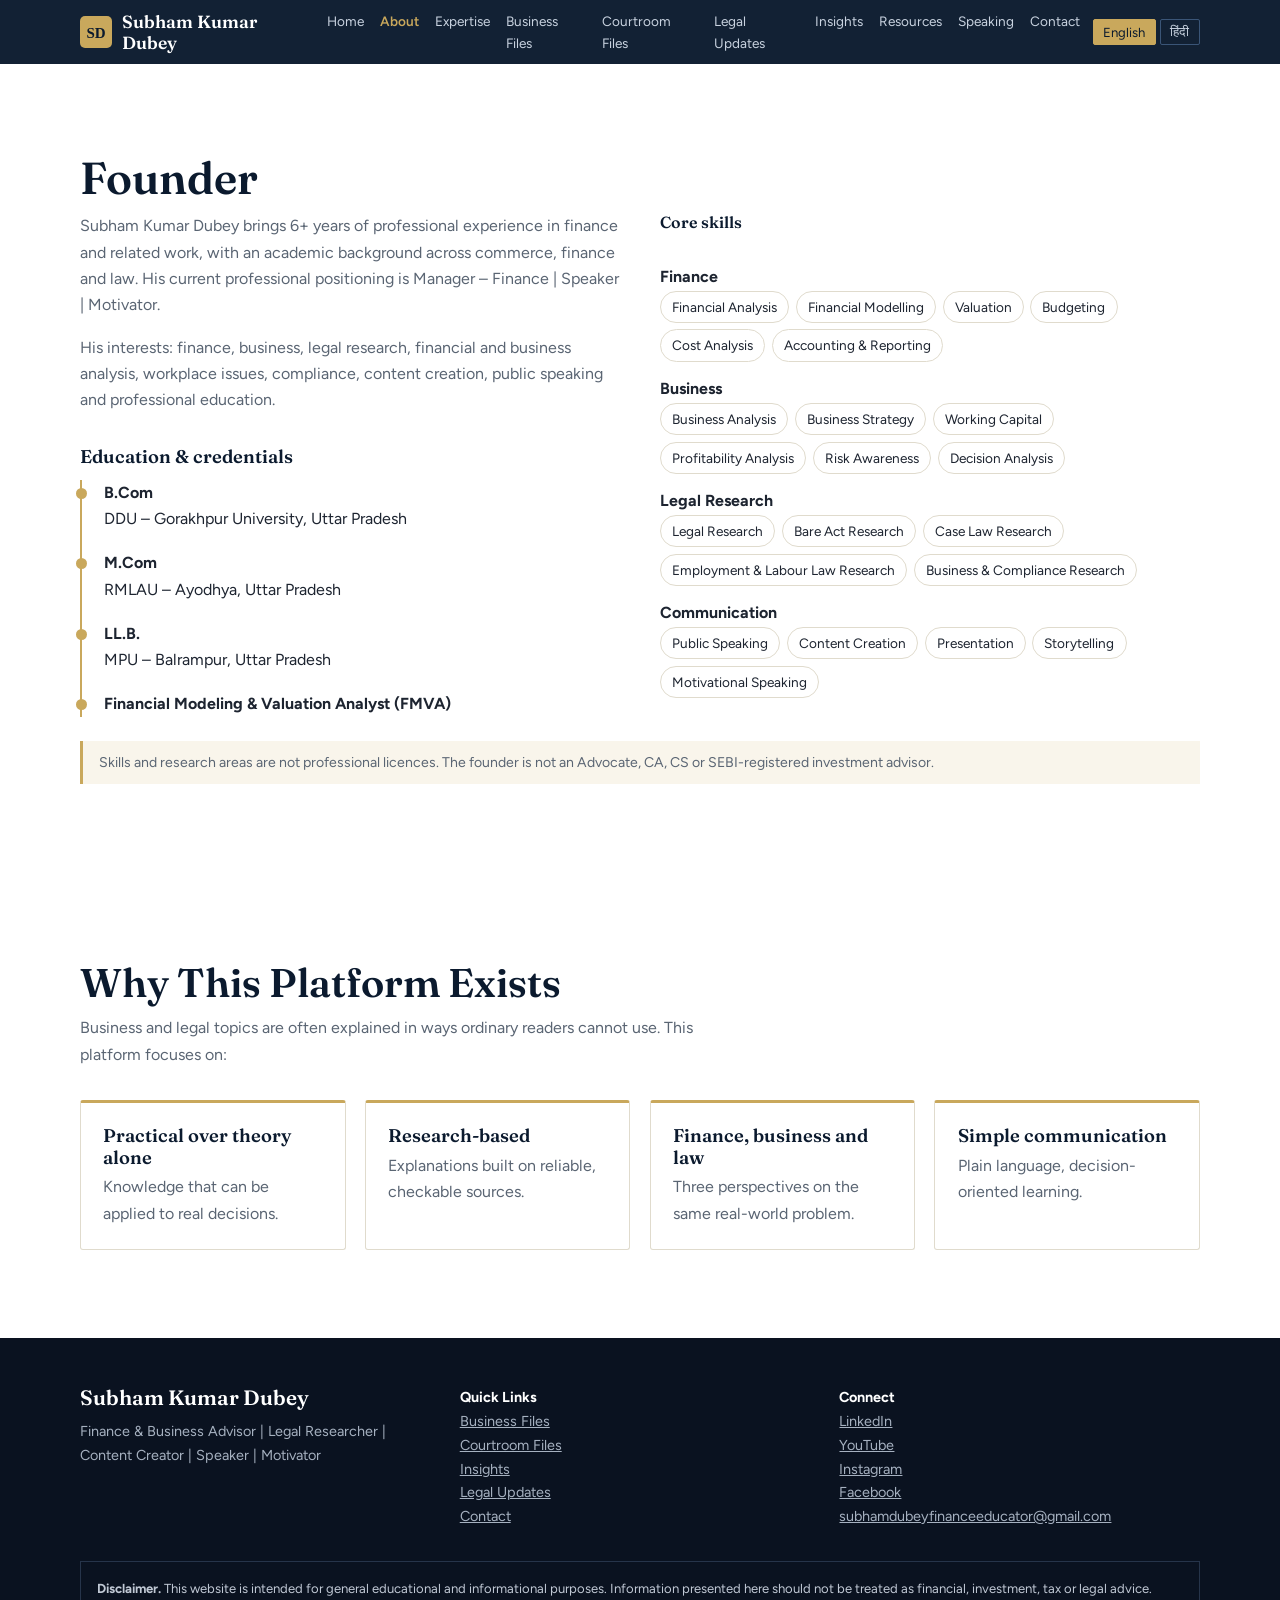
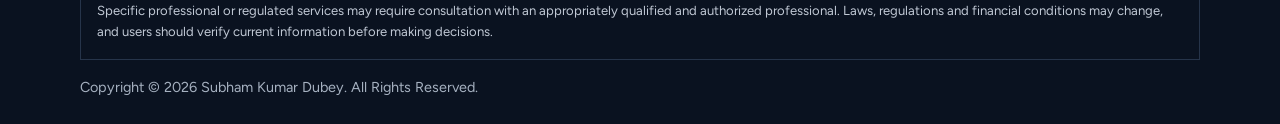
==== about.html @ bd52af3c "Add files via upload" ====
<!DOCTYPE html>
<html lang="en"><head><meta charset="utf-8"><meta name="viewport" content="width=device-width, initial-scale=1">
<title>About | Subham Kumar Dubey</title><meta name="description" content="Founder profile, education, credentials and core skills of Subham Kumar Dubey, and why this platform exists.">
<link rel="canonical" href="https://subham-kumar-dubey.vercel.app/about">
<link rel="icon" href="data:image/svg+xml,%3Csvg xmlns='http://www.w3.org/2000/svg' viewBox='0 0 64 64'%3E%3Crect width='64' height='64' rx='10' fill='%230b1a2e'/%3E%3Ctext x='32' y='43' font-family='Georgia' font-size='30' font-weight='700' text-anchor='middle' fill='%23c9a85c'%3ESD%3C/text%3E%3C/svg%3E">
<meta property="og:type" content="website"><meta property="og:title" content="About | Subham Kumar Dubey"><meta property="og:description" content="Founder profile, education, credentials and core skills of Subham Kumar Dubey, and why this platform exists."><meta property="og:url" content="https://subham-kumar-dubey.vercel.app/about"><meta property="og:image" content="https://subham-kumar-dubey.vercel.app/subham.jpg"><meta name="theme-color" content="#0b1a2e">
<link rel="preconnect" href="https://fonts.googleapis.com"><link rel="preconnect" href="https://fonts.gstatic.com" crossorigin>
<link href="https://fonts.googleapis.com/css2?family=Fraunces:opsz,wght@9..144,500;9..144,600&family=Figtree:wght@400;500;600&display=swap" rel="stylesheet">
<link rel="stylesheet" href="/style.css">
<script src="/updates.js"></script></head>
<body>
<div id="notice" class="notice" role="status" hidden></div>
<header><div class="w bar"><a class="logo" href="/" aria-label="Subham Kumar Dubey - Home"><svg viewBox="0 0 64 64" aria-hidden="true"><rect width="64" height="64" rx="10" fill="#c9a85c"/><text x="32" y="43" font-family="Georgia,serif" font-size="30" font-weight="700" text-anchor="middle" fill="#0b1a2e">SD</text></svg><span>Subham Kumar Dubey</span></a>
<button id="mb" aria-expanded="false" aria-controls="nav">Menu</button>
<nav id="nav" aria-label="Main"><ul><li><a href="/" data-i="home">Home</a></li><li><a href="/about" data-i="about">About</a></li><li><a href="/expertise" data-i="svc">Expertise</a></li><li><a href="/business-files" data-i="bf">Business Files</a></li><li><a href="/courtroom-files" data-i="cf">Courtroom Files</a></li><li><a href="/legal-updates" data-i="lu">Legal Updates</a></li><li><a href="/insights" data-i="ins">Insights</a></li><li><a href="/resources" data-i="res">Resources</a></li><li><a href="/speaking" data-i="spk">Speaking</a></li><li><a href="/contact" data-i="con">Contact</a></li></ul></nav>
<div class="lang" role="group" aria-label="Language"><button data-l="en" aria-pressed="true">English</button><button data-l="hi" aria-pressed="false" lang="hi">हिंदी</button></div></div></header>
<main id="main">
<section id="about"><div class="w"><h1 class="ph1">Founder</h1>
<div class="grid" style="grid-template-columns:repeat(auto-fit,minmax(300px,1fr));gap:2.5rem">
<div><p class="lead" style="margin-bottom:1rem">Subham Kumar Dubey brings 6+ years of professional experience in finance and related work, with an academic background across commerce, finance and law. His current professional positioning is Manager – Finance | Speaker | Motivator.</p>
<p class="lead">His interests: finance, business, legal research, financial and business analysis, workplace issues, compliance, content creation, public speaking and professional education.</p>
<h3 style="margin-top:1.5rem">Education &amp; credentials</h3>
<div class="tl" style="margin-top:.8rem"><div><strong>B.Com</strong><br>DDU – Gorakhpur University, Uttar Pradesh</div><div><strong>M.Com</strong><br>RMLAU – Ayodhya, Uttar Pradesh</div><div><strong>LL.B.</strong><br>MPU – Balrampur, Uttar Pradesh</div><div><strong>Financial Modeling &amp; Valuation Analyst (FMVA)</strong></div></div></div>
<div class="sk"><h3>Core skills</h3><br>
<p><strong>Finance</strong></p><ul><li>Financial Analysis</li><li>Financial Modelling</li><li>Valuation</li><li>Budgeting</li><li>Cost Analysis</li><li>Accounting &amp; Reporting</li></ul>
<p style="margin-top:.9rem"><strong>Business</strong></p><ul><li>Business Analysis</li><li>Business Strategy</li><li>Working Capital</li><li>Profitability Analysis</li><li>Risk Awareness</li><li>Decision Analysis</li></ul>
<p style="margin-top:.9rem"><strong>Legal Research</strong></p><ul><li>Legal Research</li><li>Bare Act Research</li><li>Case Law Research</li><li>Employment &amp; Labour Law Research</li><li>Business &amp; Compliance Research</li></ul>
<p style="margin-top:.9rem"><strong>Communication</strong></p><ul><li>Public Speaking</li><li>Content Creation</li><li>Presentation</li><li>Storytelling</li><li>Motivational Speaking</li></ul></div></div>
<p class="note">Skills and research areas are not professional licences. The founder is not an Advocate, CA, CS or SEBI-registered investment advisor.</p></div></section>
<section id="why"><div class="w"><h2>Why This Platform Exists</h2><p class="lead">Business and legal topics are often explained in ways ordinary readers cannot use. This platform focuses on:</p>
<div class="grid"><div class="card"><h3>Practical over theory alone</h3><p style="color:var(--muted)">Knowledge that can be applied to real decisions.</p></div><div class="card"><h3>Research-based</h3><p style="color:var(--muted)">Explanations built on reliable, checkable sources.</p></div><div class="card"><h3>Finance, business and law</h3><p style="color:var(--muted)">Three perspectives on the same real-world problem.</p></div><div class="card"><h3>Simple communication</h3><p style="color:var(--muted)">Plain language, decision-oriented learning.</p></div></div></div></section>
</main>
<footer><div class="w"><div class="grid"><div><h2>Subham Kumar Dubey</h2><p>Finance &amp; Business Advisor | Legal Researcher | Content Creator | Speaker | Motivator</p></div>
<div><strong style="color:#fff">Quick Links</strong><ul><li><a href="/business-files">Business Files</a></li><li><a href="/courtroom-files">Courtroom Files</a></li><li><a href="/insights">Insights</a></li><li><a href="/legal-updates">Legal Updates</a></li><li><a href="/contact">Contact</a></li></ul></div>
<div><strong style="color:#fff">Connect</strong><ul><li><a href="https://www.linkedin.com/in/adv-subham-kumar-dubey-440105163?utm_source=share_via&amp;utm_content=profile&amp;utm_medium=member_android" target="_blank" rel="noopener me">LinkedIn</a></li><li><a href="https://youtube.com/@mrsubhamdubey?si=vuwrJVlycx3CMOsS" target="_blank" rel="noopener me">YouTube</a></li><li><a href="https://www.instagram.com/subhamdubeymotivator?stkn=bG9yZzltd3d3cmpn" target="_blank" rel="noopener me">Instagram</a></li><li><a href="https://www.facebook.com/share/1EfVSA8V1x/" target="_blank" rel="noopener me">Facebook</a></li><li><a href="mailto:subhamdubeyfinanceeducator@gmail.com">subhamdubeyfinanceeducator@gmail.com</a></li></ul></div></div>
<p class="disc" id="disclaimer"><strong>Disclaimer.</strong> This website is intended for general educational and informational purposes. Information presented here should not be treated as financial, investment, tax or legal advice. Specific professional or regulated services may require consultation with an appropriately qualified and authorized professional. Laws, regulations and financial conditions may change, and users should verify current information before making decisions.</p>
<p>Copyright © <span id="yr">2026</span> Subham Kumar Dubey. All Rights Reserved.</p></div></footer>
<script src="/main.js"></script></body></html>
---- style.css ----
:root{--navy:#0b1a2e;--char:#1d2430;--paper:#fff;--soft:#f4f2ec;--gold:#b08d43;--gold2:#c9a85c;--line:#e0dbcd;--muted:#5a6573;--serif:'Fraunces',Georgia,serif;--sans:'Figtree',system-ui,-apple-system,'Segoe UI',sans-serif}
*{box-sizing:border-box;margin:0}html{scroll-behavior:smooth;scroll-padding-top:70px}
body{font:400 1rem/1.65 var(--sans);color:var(--char);background:var(--paper)}img{max-width:100%;display:block}a{color:inherit}:focus-visible{outline:3px solid var(--gold2);outline-offset:3px}
.w{width:min(1120px,92%);margin:auto}section{padding:clamp(3.2rem,7vw,5.5rem) 0}
h1,h2,h3{font-family:var(--serif);font-weight:600;line-height:1.15;color:var(--navy)}
h2{font-size:clamp(1.7rem,4vw,2.5rem);margin-bottom:.6rem}h3{font-size:1.15rem;margin-bottom:.4rem}
.lead{color:var(--muted);max-width:62ch;margin-bottom:2rem}.dk{background:var(--navy);color:#e6ebf2}.dk h2,.dk h3{color:#fff}.dk .lead{color:#aebbcc}.sf{background:var(--soft)}
.btn{display:inline-block;padding:.85rem 1.5rem;background:var(--gold2);color:var(--navy);text-decoration:none;font:600 1rem var(--sans);border:1px solid var(--gold2);border-radius:3px;cursor:pointer}
.btn:hover{background:transparent;color:var(--gold2)}.btn.o{background:transparent;color:inherit;border-color:currentColor}.btn.o:hover{color:var(--gold2)}.btn.d{background:var(--navy);color:#fff;border-color:var(--navy)}.btn.d:hover{background:transparent;color:var(--navy)}
header{position:sticky;top:0;z-index:50;background:rgba(11,26,46,.97);color:#fff}
.bar{display:flex;align-items:center;justify-content:space-between;height:64px;gap:.8rem}.logo{font:600 1.1rem var(--serif);text-decoration:none}
nav ul{display:flex;gap:1rem;list-style:none;padding:0;font-size:.85rem}nav a{text-decoration:none;color:#c9d3e0}nav a:hover{color:var(--gold2)}
.lang{display:flex;gap:.25rem}.lang button{background:none;border:1px solid #3a5577;color:#c9d3e0;padding:.25rem .6rem;cursor:pointer;border-radius:2px;font:.82rem var(--sans)}.lang button[aria-pressed=true]{background:var(--gold2);color:var(--navy);border-color:var(--gold2)}
#mb{display:none;background:none;border:1px solid #3a5577;color:#fff;padding:.4rem .7rem;border-radius:2px;font:inherit}
@media(max-width:1220px){#mb{display:block}nav{display:none;position:absolute;top:64px;left:0;right:0;background:var(--navy);padding:1rem 4%}nav.open{display:block}nav ul{flex-direction:column;gap:.9rem;font-size:1rem}}
.hero{background:var(--navy);color:#fff;padding:clamp(3rem,7vw,5.5rem) 0}.hero .w{display:grid;grid-template-columns:1.4fr 1fr;gap:3rem;align-items:center}
@media(max-width:820px){.hero .w{grid-template-columns:1fr}}
.hero h1{color:#fff;font-size:clamp(2rem,5vw,3.3rem);margin:.8rem 0 1rem}.role{color:var(--gold2);font-weight:500}.hero p.s{color:#c3cedc;max-width:54ch;margin-bottom:1.8rem}
.ph{max-width:380px;justify-self:center;border:1px solid var(--gold);padding:10px;border-radius:190px 190px 4px 4px}.ph img{aspect-ratio:4/5;object-fit:cover;object-position:50% 20%;width:100%;border-radius:180px 180px 2px 2px}
.grid{display:grid;gap:1.2rem;grid-template-columns:repeat(auto-fit,minmax(240px,1fr))}
.card{background:#fff;border:1px solid var(--line);border-top:3px solid var(--gold2);padding:1.4rem;border-radius:3px}.dk .card{background:#12263f;border-color:#24405f;border-top-color:var(--gold2)}
.card ul{padding-left:1.1rem;color:var(--muted);font-size:.93rem}.dk .card ul{color:#aebbcc}.card li{margin:.15rem 0}
.tag{color:var(--gold);font-weight:600;margin-bottom:.6rem}.dk .tag{color:var(--gold2)}
.chain{display:flex;flex-wrap:wrap;gap:.4rem;margin:1rem 0 1.5rem;font-size:.88rem}.chain span{background:#12263f;border:1px solid #24405f;padding:.3rem .7rem;border-radius:20px}
.vid{display:grid;grid-template-columns:1.2fr 1fr;gap:2rem;align-items:center;margin-top:2rem}@media(max-width:800px){.vid{grid-template-columns:1fr}}
.v{position:relative;aspect-ratio:16/9;background:#000;border:1px solid var(--gold);border-radius:4px;overflow:hidden}.v iframe,.v img{position:absolute;inset:0;width:100%;height:100%;border:0;object-fit:cover}
.v button{position:absolute;inset:0;width:100%;background:rgba(11,26,46,.45);border:0;cursor:pointer;color:#fff;font:600 1rem var(--sans)}.v button b{display:inline-grid;place-items:center;width:64px;height:64px;border-radius:50%;background:var(--gold2);color:var(--navy);font-size:1.5rem;margin-bottom:.4rem}
.fw{display:grid;grid-template-columns:repeat(5,1fr);gap:1rem;position:relative}@media(max-width:820px){.fw{grid-template-columns:1fr}}
.fw div{border-top:2px solid var(--gold2);padding-top:.8rem;opacity:.25;transform:translateY(10px);transition:.6s}.fw.on div{opacity:1;transform:none}.fw.on div:nth-child(2){transition-delay:.15s}.fw.on div:nth-child(3){transition-delay:.3s}.fw.on div:nth-child(4){transition-delay:.45s}.fw.on div:nth-child(5){transition-delay:.6s}
.fw b{font:600 1.7rem var(--serif);color:var(--gold)}.fw p{font-size:.92rem;color:var(--muted)}
.tl{border-left:2px solid var(--gold2);padding-left:1.4rem;display:grid;gap:1.1rem}.tl div{position:relative}.tl div:before{content:"";position:absolute;left:-1.8rem;top:.5rem;width:.7rem;height:.7rem;background:var(--gold2);border-radius:50%}
.note{font-size:.88rem;color:var(--muted);border-left:3px solid var(--gold2);padding:.6rem 1rem;margin-top:1.5rem;background:rgba(201,168,92,.12)}.dk .note{color:#c3cedc}
.demo{font-size:.75rem;border:1px dashed var(--muted);padding:.1rem .5rem;border-radius:2px;color:var(--muted)}
.lk a{color:var(--navy);font-weight:500}.dk .lk a{color:var(--gold2)}
form{display:grid;gap:1rem}label{font-weight:500;font-size:.9rem;display:block;margin-bottom:.2rem}
input,textarea{width:100%;padding:.75rem;border:1px solid #3a5577;background:#0e2039;color:#fff;font:inherit;border-radius:3px}
.soc{display:flex;gap:.6rem;flex-wrap:wrap;list-style:none;padding:0}.soc a{display:inline-flex;align-items:center;gap:.4rem;border:1px solid #3a5577;padding:.4rem .8rem;text-decoration:none;font-size:.88rem;border-radius:3px}.soc a:hover{border-color:var(--gold2);color:var(--gold2)}.soc svg{width:15px;height:15px;fill:currentColor}
footer{background:#0a1220;color:#a6b1c0;padding:3rem 0 1.5rem;font-size:.9rem}footer h2{font-size:1.3rem;color:#fff}footer ul{list-style:none;padding:0}footer .grid{grid-template-columns:repeat(auto-fit,minmax(220px,1fr))}
.disc{border:1px solid #26344a;padding:1rem;margin:2rem 0 1rem;font-size:.82rem;color:#c0c8d4}
.sk h3{font-size:1rem}.sk ul{list-style:none;padding:0;display:flex;flex-wrap:wrap;gap:.4rem}.sk li{border:1px solid var(--line);padding:.25rem .7rem;border-radius:20px;font-size:.85rem;background:#fff}
.notice{background:var(--gold2);color:var(--navy);text-align:center;padding:.6rem 4%;font-size:.92rem;font-weight:500}.notice a{font-weight:600}
.item{display:grid;gap:.35rem}.item .meta{font-size:.82rem;color:var(--muted)}.item img.pic{max-width:100%;max-height:380px;object-fit:contain;border:1px solid var(--line);border-radius:3px;background:#fff}.item a.src{font-weight:600;color:var(--navy);font-size:.92rem}
.crest{grid-column:1/-1;display:flex;align-items:center;justify-content:space-between;gap:1rem}.crest img{height:56px;width:auto}.crest .fl{height:52px;border:1px solid rgba(255,255,255,.35);border-radius:2px}@media(min-width:700px){.crest img{height:68px}.crest .fl{height:62px}}
@media(prefers-reduced-motion:reduce){html{scroll-behavior:auto}.fw div{transition:none;opacity:1;transform:none}}

h1.ph1{font-size:clamp(1.9rem,4.5vw,2.8rem);margin-bottom:.6rem}.dk h1{color:#fff}main{min-height:62vh}
.logo{display:inline-flex;align-items:center;gap:.6rem}.logo svg{width:32px;height:32px;flex:none}
nav a[aria-current=page]{color:var(--gold2);font-weight:600}
@media(max-width:1220px){nav a[aria-current=page]{color:var(--gold2)}}
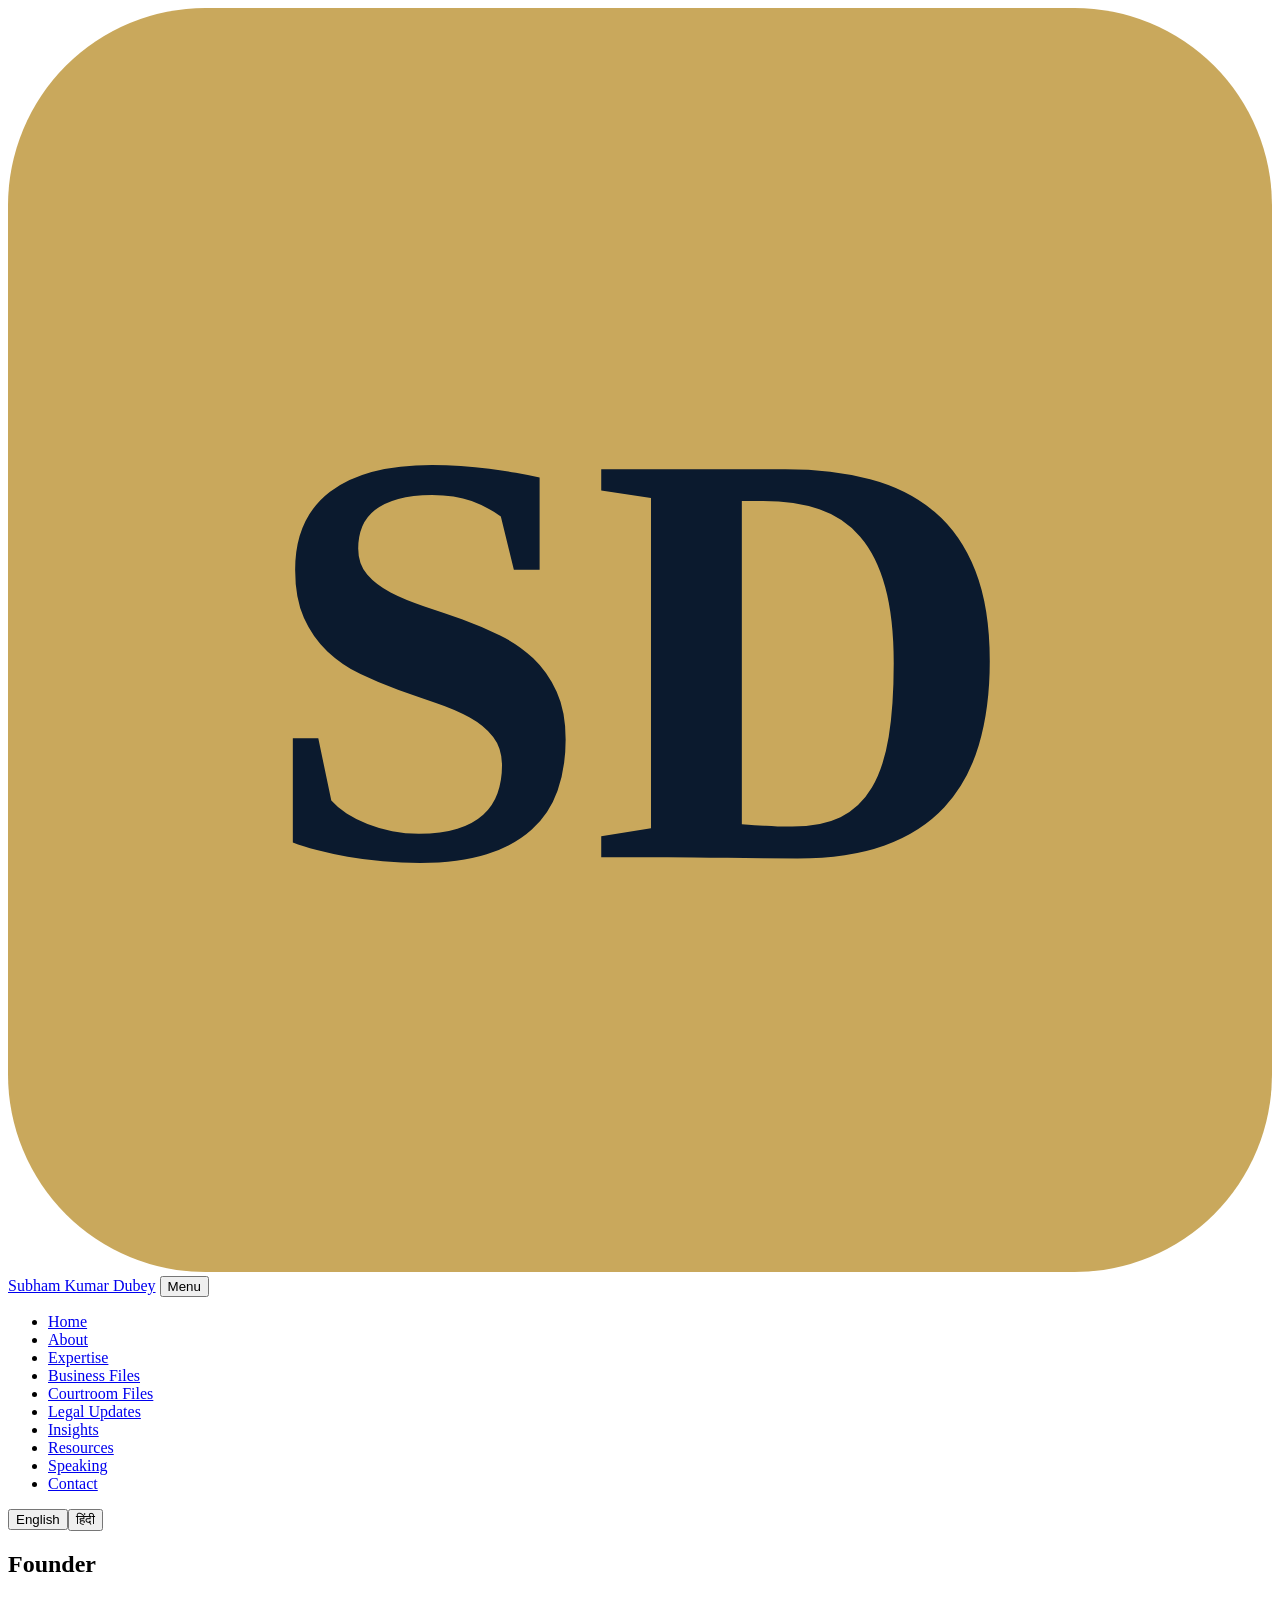
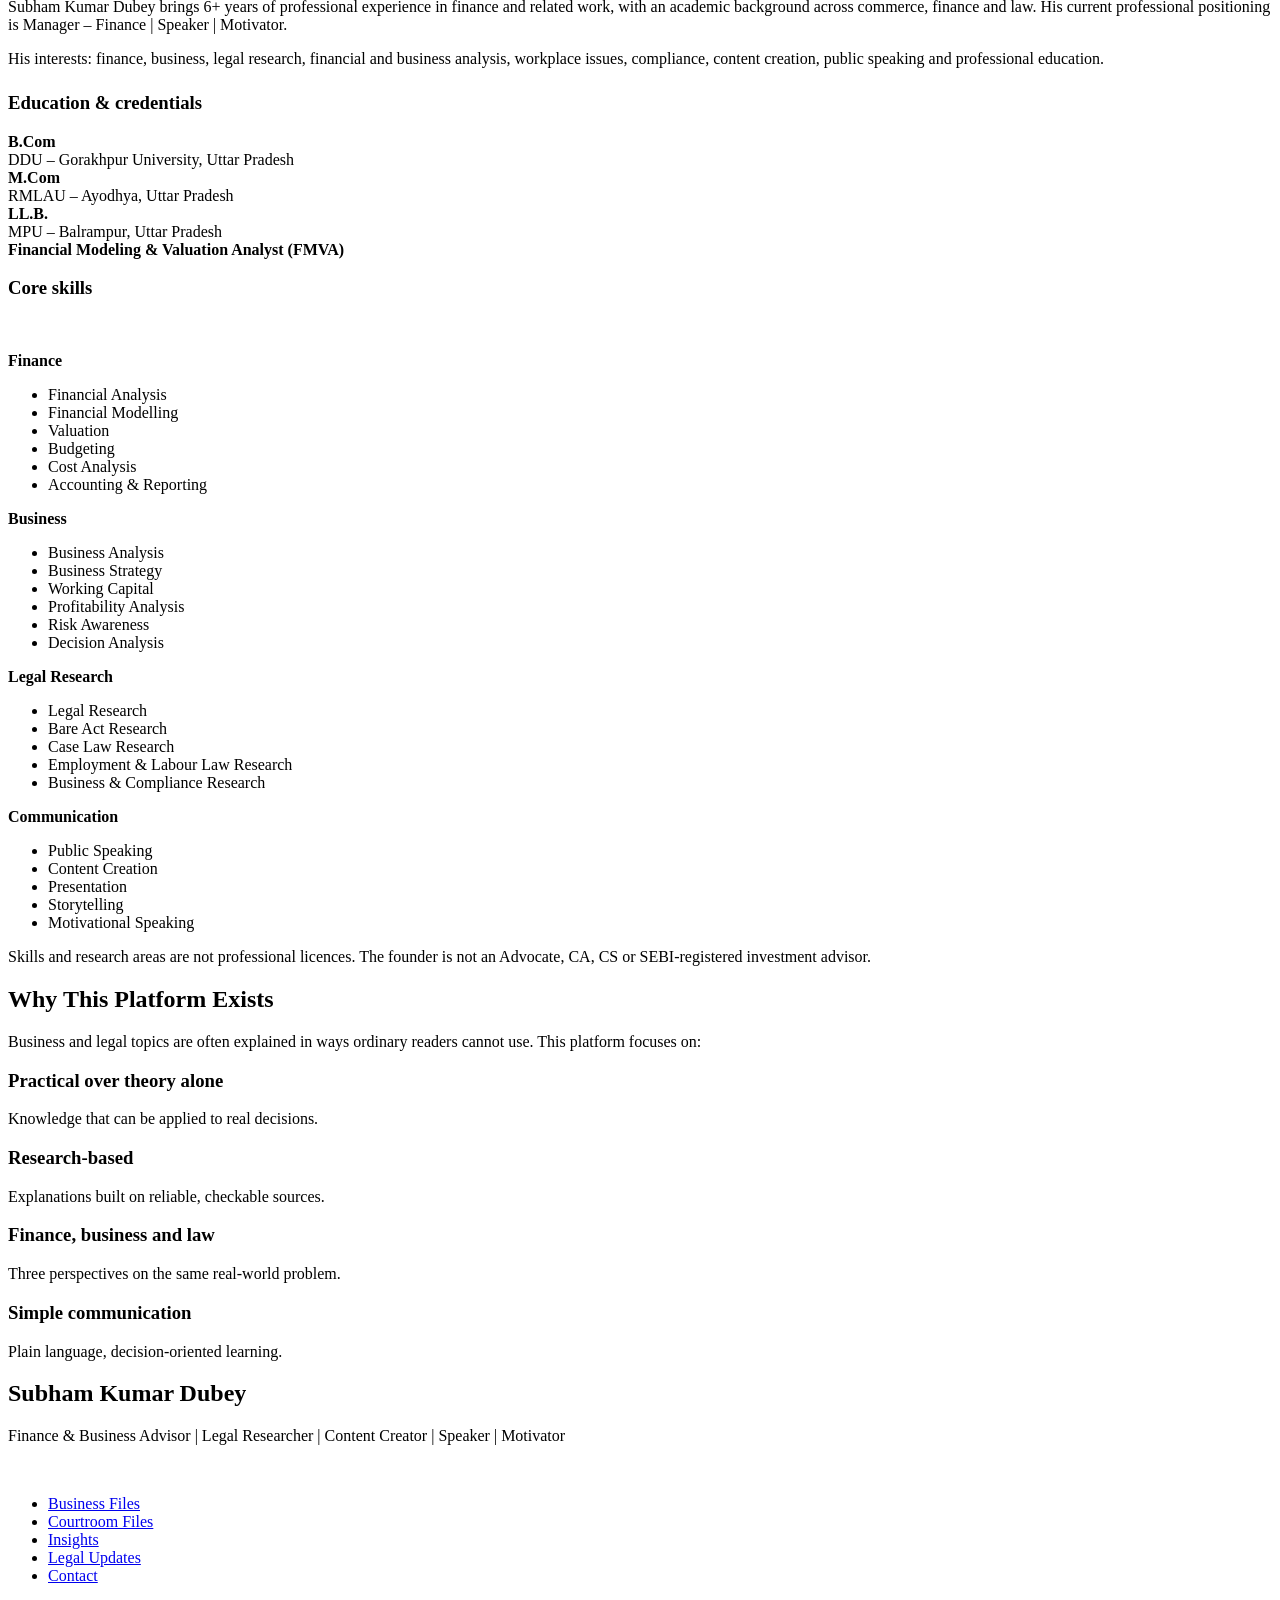
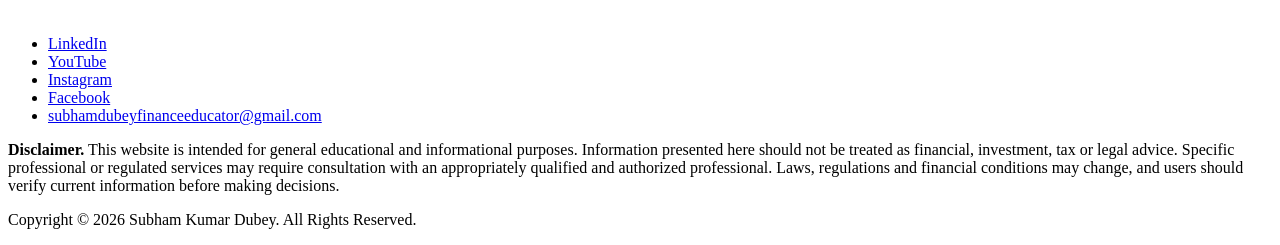
==== commit c37bfc33: "Add files via upload" ====
--- a/about.html
+++ b/about.html
@@ -12,7 +12,7 @@
 <div id="notice" class="notice" role="status" hidden></div>
 <header><div class="w bar"><a class="logo" href="/" aria-label="Subham Kumar Dubey - Home"><svg viewBox="0 0 64 64" aria-hidden="true"><rect width="64" height="64" rx="10" fill="#c9a85c"/><text x="32" y="43" font-family="Georgia,serif" font-size="30" font-weight="700" text-anchor="middle" fill="#0b1a2e">SD</text></svg><span>Subham Kumar Dubey</span></a>
 <button id="mb" aria-expanded="false" aria-controls="nav">Menu</button>
-<nav id="nav" aria-label="Main"><ul><li><a href="/" data-i="home">Home</a></li><li><a href="/about" data-i="about">About</a></li><li><a href="/expertise" data-i="svc">Expertise</a></li><li><a href="/business-files" data-i="bf">Business Files</a></li><li><a href="/courtroom-files" data-i="cf">Courtroom Files</a></li><li><a href="/legal-updates" data-i="lu">Legal Updates</a></li><li><a href="/insights" data-i="ins">Insights</a></li><li><a href="/resources" data-i="res">Resources</a></li><li><a href="/speaking" data-i="spk">Speaking</a></li><li><a href="/contact" data-i="con">Contact</a></li></ul></nav>
+<nav id="nav" aria-label="Main"><ul><li><a href="/" data-i="home">Home</a></li><li><a href="/about" data-i="about">About</a></li><li><a href="/expertise" data-i="svc">Expertise</a></li><li><a href="/business-files" data-i="bf">Business Files</a></li><li><a href="/courtroom-files" data-i="cf">Courtroom Files</a></li><li><a href="/#updates" data-i="lu">Legal Updates</a></li><li><a href="/insights" data-i="ins">Insights</a></li><li><a href="/resources" data-i="res">Resources</a></li><li><a href="/speaking" data-i="spk">Speaking</a></li><li><a href="/contact" data-i="con">Contact</a></li></ul></nav>
 <div class="lang" role="group" aria-label="Language"><button data-l="en" aria-pressed="true">English</button><button data-l="hi" aria-pressed="false" lang="hi">हिंदी</button></div></div></header>
 <main id="main">
 <section id="about"><div class="w"><h1 class="ph1">Founder</h1>
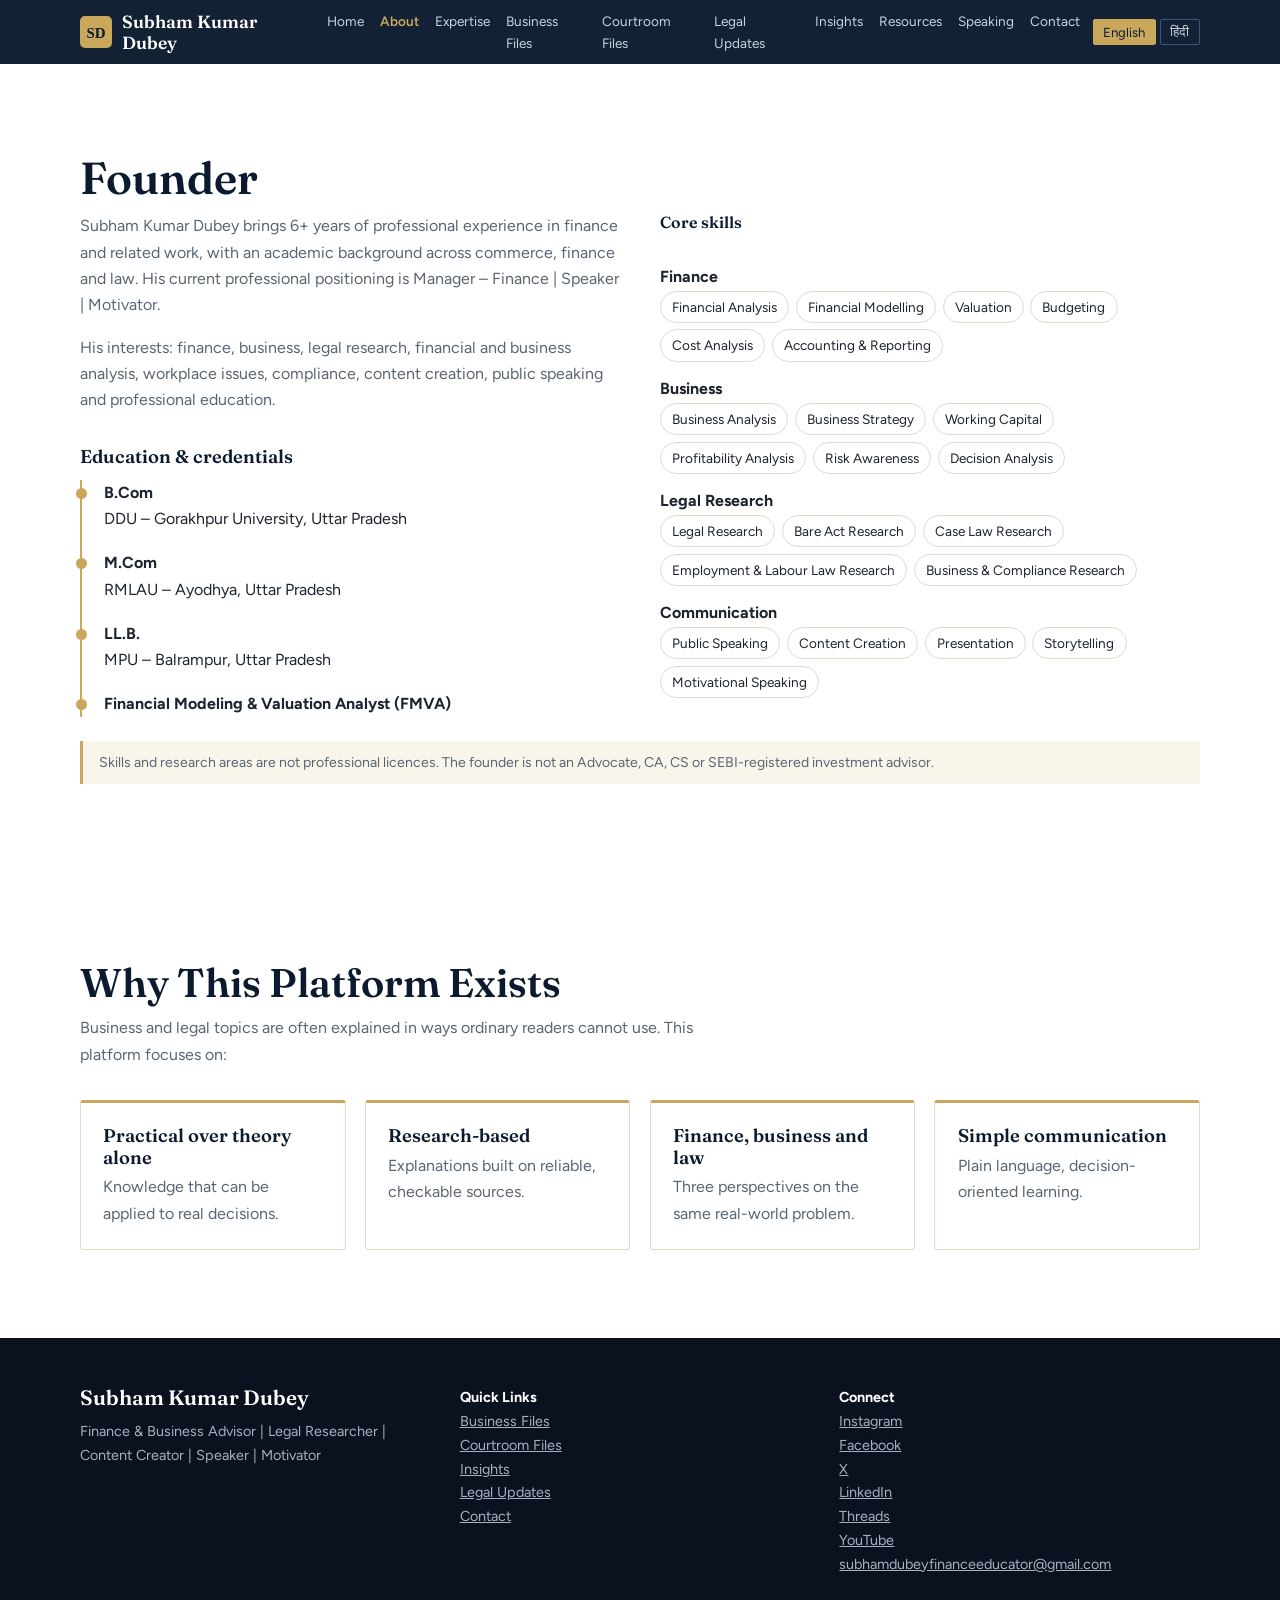
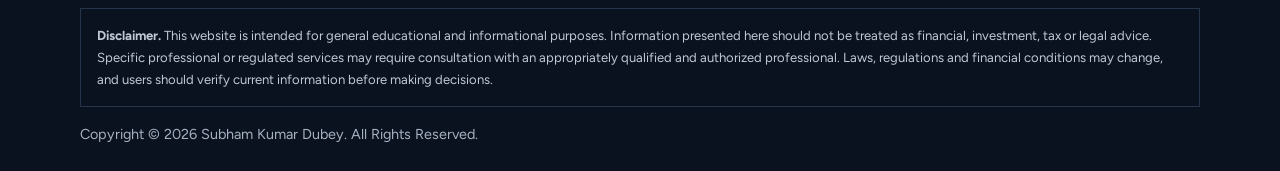
==== commit 05f54e3f: "Add files via upload" ====
--- a/about.html
+++ b/about.html
@@ -32,7 +32,7 @@
 </main>
 <footer><div class="w"><div class="grid"><div><h2>Subham Kumar Dubey</h2><p>Finance &amp; Business Advisor | Legal Researcher | Content Creator | Speaker | Motivator</p></div>
 <div><strong style="color:#fff">Quick Links</strong><ul><li><a href="/business-files">Business Files</a></li><li><a href="/courtroom-files">Courtroom Files</a></li><li><a href="/insights">Insights</a></li><li><a href="/legal-updates">Legal Updates</a></li><li><a href="/contact">Contact</a></li></ul></div>
-<div><strong style="color:#fff">Connect</strong><ul><li><a href="https://www.linkedin.com/in/adv-subham-kumar-dubey-440105163?utm_source=share_via&amp;utm_content=profile&amp;utm_medium=member_android" target="_blank" rel="noopener me">LinkedIn</a></li><li><a href="https://youtube.com/@mrsubhamdubey?si=vuwrJVlycx3CMOsS" target="_blank" rel="noopener me">YouTube</a></li><li><a href="https://www.instagram.com/subhamdubeymotivator?stkn=bG9yZzltd3d3cmpn" target="_blank" rel="noopener me">Instagram</a></li><li><a href="https://www.facebook.com/share/1EfVSA8V1x/" target="_blank" rel="noopener me">Facebook</a></li><li><a href="mailto:subhamdubeyfinanceeducator@gmail.com">subhamdubeyfinanceeducator@gmail.com</a></li></ul></div></div>
+<div><strong style="color:#fff">Connect</strong><ul><li><a href="https://www.instagram.com/subhamdubeymotivator?stkn=bG9yZzltd3d3cmpn" target="_blank" rel="noopener me">Instagram</a></li><li><a href="https://www.facebook.com/share/19aoQWKmmm/" target="_blank" rel="noopener me">Facebook</a></li><li><a href="https://x.com/subhamdubey96" target="_blank" rel="noopener me">X</a></li><li><a href="https://www.linkedin.com/in/subham-kumar-dubey-440105163?utm_source=share_via&amp;utm_content=profile&amp;utm_medium=member_android" target="_blank" rel="noopener me">LinkedIn</a></li><li><a href="https://www.threads.com/@subhamdubeymotivator" target="_blank" rel="noopener me">Threads</a></li><li><a href="https://youtube.com/@mrsubhamdubey?si=CbLlRGkTgVJd8gwu" target="_blank" rel="noopener me">YouTube</a></li><li><a href="mailto:subhamdubeyfinanceeducator@gmail.com">subhamdubeyfinanceeducator@gmail.com</a></li></ul></div></div>
 <p class="disc" id="disclaimer"><strong>Disclaimer.</strong> This website is intended for general educational and informational purposes. Information presented here should not be treated as financial, investment, tax or legal advice. Specific professional or regulated services may require consultation with an appropriately qualified and authorized professional. Laws, regulations and financial conditions may change, and users should verify current information before making decisions.</p>
 <p>Copyright © <span id="yr">2026</span> Subham Kumar Dubey. All Rights Reserved.</p></div></footer>
 <script src="/main.js"></script></body></html>
--- a/style.css
+++ b/style.css
@@ -0,0 +1,61 @@
+:root{--navy:#0b1a2e;--char:#1d2430;--paper:#fff;--soft:#f4f2ec;--gold:#b08d43;--gold2:#c9a85c;--line:#e0dbcd;--muted:#5a6573;--serif:'Fraunces',Georgia,serif;--sans:'Figtree',system-ui,-apple-system,'Segoe UI',sans-serif}
+*{box-sizing:border-box;margin:0}html{scroll-behavior:smooth;scroll-padding-top:70px}
+body{font:400 1rem/1.65 var(--sans);color:var(--char);background:var(--paper)}img{max-width:100%;display:block}a{color:inherit}:focus-visible{outline:3px solid var(--gold2);outline-offset:3px}
+.w{width:min(1120px,92%);margin:auto}section{padding:clamp(3.2rem,7vw,5.5rem) 0}
+h1,h2,h3{font-family:var(--serif);font-weight:600;line-height:1.15;color:var(--navy)}
+h2{font-size:clamp(1.7rem,4vw,2.5rem);margin-bottom:.6rem}h3{font-size:1.15rem;margin-bottom:.4rem}
+.lead{color:var(--muted);max-width:62ch;margin-bottom:2rem}.dk{background:var(--navy);color:#e6ebf2}.dk h2,.dk h3{color:#fff}.dk .lead{color:#aebbcc}.sf{background:var(--soft)}
+.btn{display:inline-block;padding:.85rem 1.5rem;background:var(--gold2);color:var(--navy);text-decoration:none;font:600 1rem var(--sans);border:1px solid var(--gold2);border-radius:3px;cursor:pointer}
+.btn:hover{background:transparent;color:var(--gold2)}.btn.o{background:transparent;color:inherit;border-color:currentColor}.btn.o:hover{color:var(--gold2)}.btn.d{background:var(--navy);color:#fff;border-color:var(--navy)}.btn.d:hover{background:transparent;color:var(--navy)}
+header{position:sticky;top:0;z-index:50;background:rgba(11,26,46,.97);color:#fff}
+.bar{display:flex;align-items:center;justify-content:space-between;height:64px;gap:.8rem}.logo{font:600 1.1rem var(--serif);text-decoration:none}
+nav ul{display:flex;gap:1rem;list-style:none;padding:0;font-size:.85rem}nav a{text-decoration:none;color:#c9d3e0}nav a:hover{color:var(--gold2)}
+.lang{display:flex;gap:.25rem}.lang button{background:none;border:1px solid #3a5577;color:#c9d3e0;padding:.25rem .6rem;cursor:pointer;border-radius:2px;font:.82rem var(--sans)}.lang button[aria-pressed=true]{background:var(--gold2);color:var(--navy);border-color:var(--gold2)}
+#mb{display:none;background:none;border:1px solid #3a5577;color:#fff;padding:.4rem .7rem;border-radius:2px;font:inherit}
+@media(max-width:1220px){#mb{display:block}nav{display:none;position:absolute;top:64px;left:0;right:0;background:var(--navy);padding:1rem 4%}nav.open{display:block}nav ul{flex-direction:column;gap:.9rem;font-size:1rem}}
+.hero{background:var(--navy);color:#fff;padding:clamp(3rem,7vw,5.5rem) 0}.hero .w{display:grid;grid-template-columns:1.4fr 1fr;gap:3rem;align-items:center}
+@media(max-width:820px){.hero .w{grid-template-columns:1fr}}
+.hero h1{color:#fff;font-size:clamp(2rem,5vw,3.3rem);margin:.8rem 0 1rem}.role{color:var(--gold2);font-weight:500}.hero p.s{color:#c3cedc;max-width:54ch;margin-bottom:1.8rem}
+.ph{max-width:380px;justify-self:center;border:1px solid var(--gold);padding:10px;border-radius:190px 190px 4px 4px}.ph img{aspect-ratio:4/5;object-fit:cover;object-position:50% 20%;width:100%;border-radius:180px 180px 2px 2px}
+.grid{display:grid;gap:1.2rem;grid-template-columns:repeat(auto-fit,minmax(240px,1fr))}
+.card{background:#fff;border:1px solid var(--line);border-top:3px solid var(--gold2);padding:1.4rem;border-radius:3px}.dk .card{background:#12263f;border-color:#24405f;border-top-color:var(--gold2)}
+.card ul{padding-left:1.1rem;color:var(--muted);font-size:.93rem}.dk .card ul{color:#aebbcc}.card li{margin:.15rem 0}
+.tag{color:var(--gold);font-weight:600;margin-bottom:.6rem}.dk .tag{color:var(--gold2)}
+.chain{display:flex;flex-wrap:wrap;gap:.4rem;margin:1rem 0 1.5rem;font-size:.88rem}.chain span{background:#12263f;border:1px solid #24405f;padding:.3rem .7rem;border-radius:20px}
+.vid{display:grid;grid-template-columns:1.2fr 1fr;gap:2rem;align-items:center;margin-top:2rem}@media(max-width:800px){.vid{grid-template-columns:1fr}}
+.v{position:relative;aspect-ratio:16/9;background:#000;border:1px solid var(--gold);border-radius:4px;overflow:hidden}.v iframe,.v img{position:absolute;inset:0;width:100%;height:100%;border:0;object-fit:cover}
+.v button{position:absolute;inset:0;width:100%;background:rgba(11,26,46,.45);border:0;cursor:pointer;color:#fff;font:600 1rem var(--sans)}.v button b{display:inline-grid;place-items:center;width:64px;height:64px;border-radius:50%;background:var(--gold2);color:var(--navy);font-size:1.5rem;margin-bottom:.4rem}
+.fw{display:grid;grid-template-columns:repeat(5,1fr);gap:1rem;position:relative}@media(max-width:820px){.fw{grid-template-columns:1fr}}
+.fw div{border-top:2px solid var(--gold2);padding-top:.8rem;opacity:.25;transform:translateY(10px);transition:.6s}.fw.on div{opacity:1;transform:none}.fw.on div:nth-child(2){transition-delay:.15s}.fw.on div:nth-child(3){transition-delay:.3s}.fw.on div:nth-child(4){transition-delay:.45s}.fw.on div:nth-child(5){transition-delay:.6s}
+.fw b{font:600 1.7rem var(--serif);color:var(--gold)}.fw p{font-size:.92rem;color:var(--muted)}
+.tl{border-left:2px solid var(--gold2);padding-left:1.4rem;display:grid;gap:1.1rem}.tl div{position:relative}.tl div:before{content:"";position:absolute;left:-1.8rem;top:.5rem;width:.7rem;height:.7rem;background:var(--gold2);border-radius:50%}
+.note{font-size:.88rem;color:var(--muted);border-left:3px solid var(--gold2);padding:.6rem 1rem;margin-top:1.5rem;background:rgba(201,168,92,.12)}.dk .note{color:#c3cedc}
+.demo{font-size:.75rem;border:1px dashed var(--muted);padding:.1rem .5rem;border-radius:2px;color:var(--muted)}
+.lk a{color:var(--navy);font-weight:500}.dk .lk a{color:var(--gold2)}
+form{display:grid;gap:1rem}label{font-weight:500;font-size:.9rem;display:block;margin-bottom:.2rem}
+input,textarea{width:100%;padding:.75rem;border:1px solid #3a5577;background:#0e2039;color:#fff;font:inherit;border-radius:3px}
+.soc{display:flex;gap:.6rem;flex-wrap:wrap;list-style:none;padding:0}.soc a{display:inline-flex;align-items:center;gap:.4rem;border:1px solid #3a5577;padding:.4rem .8rem;text-decoration:none;font-size:.88rem;border-radius:3px}.soc a:hover{border-color:var(--gold2);color:var(--gold2)}.soc svg{width:15px;height:15px;fill:currentColor}
+footer{background:#0a1220;color:#a6b1c0;padding:3rem 0 1.5rem;font-size:.9rem}footer h2{font-size:1.3rem;color:#fff}footer ul{list-style:none;padding:0}footer .grid{grid-template-columns:repeat(auto-fit,minmax(220px,1fr))}
+.disc{border:1px solid #26344a;padding:1rem;margin:2rem 0 1rem;font-size:.82rem;color:#c0c8d4}
+.sk h3{font-size:1rem}.sk ul{list-style:none;padding:0;display:flex;flex-wrap:wrap;gap:.4rem}.sk li{border:1px solid var(--line);padding:.25rem .7rem;border-radius:20px;font-size:.85rem;background:#fff}
+.notice{background:var(--gold2);color:var(--navy);text-align:center;padding:.6rem 4%;font-size:.92rem;font-weight:500}.notice a{font-weight:600}
+.item{display:grid;gap:.35rem}.item .meta{font-size:.82rem;color:var(--muted)}.item img.pic{max-width:100%;max-height:380px;object-fit:contain;border:1px solid var(--line);border-radius:3px;background:#fff}.item a.src{font-weight:600;color:var(--navy);font-size:.92rem}
+.crest{grid-column:1/-1;display:flex;align-items:center;justify-content:space-between;gap:1rem}.crest img{height:56px;width:auto}.crest .fl{height:52px;border:1px solid rgba(255,255,255,.35);border-radius:2px}@media(min-width:700px){.crest img{height:68px}.crest .fl{height:62px}}
+@media(prefers-reduced-motion:reduce){html{scroll-behavior:auto}.fw div{transition:none;opacity:1;transform:none}}
+
+h1.ph1{font-size:clamp(1.9rem,4.5vw,2.8rem);margin-bottom:.6rem}.dk h1{color:#fff}main{min-height:62vh}
+.logo{display:inline-flex;align-items:center;gap:.6rem}.logo svg{width:32px;height:32px;flex:none}
+nav a[aria-current=page]{color:var(--gold2);font-weight:600}
+@media(max-width:1220px){nav a[aria-current=page]{color:var(--gold2)}}
+
+.crest{display:grid;grid-template-columns:1fr auto 1fr;align-items:end;gap:.8rem}
+.cr{margin:0;display:flex;flex-direction:column;align-items:center;gap:.5rem;text-align:center}
+.cr:first-child{align-items:flex-start;text-align:left}.cr:last-child{align-items:flex-end;text-align:right}
+.cap{font:600 .82rem/1.3 var(--sans);color:var(--gold2);position:relative;padding-bottom:.35rem;opacity:0;animation:capIn .9s cubic-bezier(.2,.7,.2,1) forwards;animation-delay:var(--d,0s)}
+.cap:after{content:"";position:absolute;left:0;bottom:0;height:2px;width:100%;background:var(--gold2);transform:scaleX(0);transform-origin:left;animation:capLine .8s ease forwards;animation-delay:calc(var(--d,0s) + .5s)}
+.cr:last-child .cap:after{transform-origin:right}.cr:nth-child(2) .cap:after{transform-origin:center}
+.cr:nth-child(2) .cap{color:#fff}
+@keyframes capIn{from{opacity:0;transform:translateY(-12px);letter-spacing:.12em}to{opacity:1;transform:none;letter-spacing:0}}
+@keyframes capLine{to{transform:scaleX(1)}}
+@media(min-width:700px){.cap{font-size:1.05rem}}
+@media(prefers-reduced-motion:reduce){.cap{animation:none;opacity:1}.cap:after{animation:none;transform:none}}
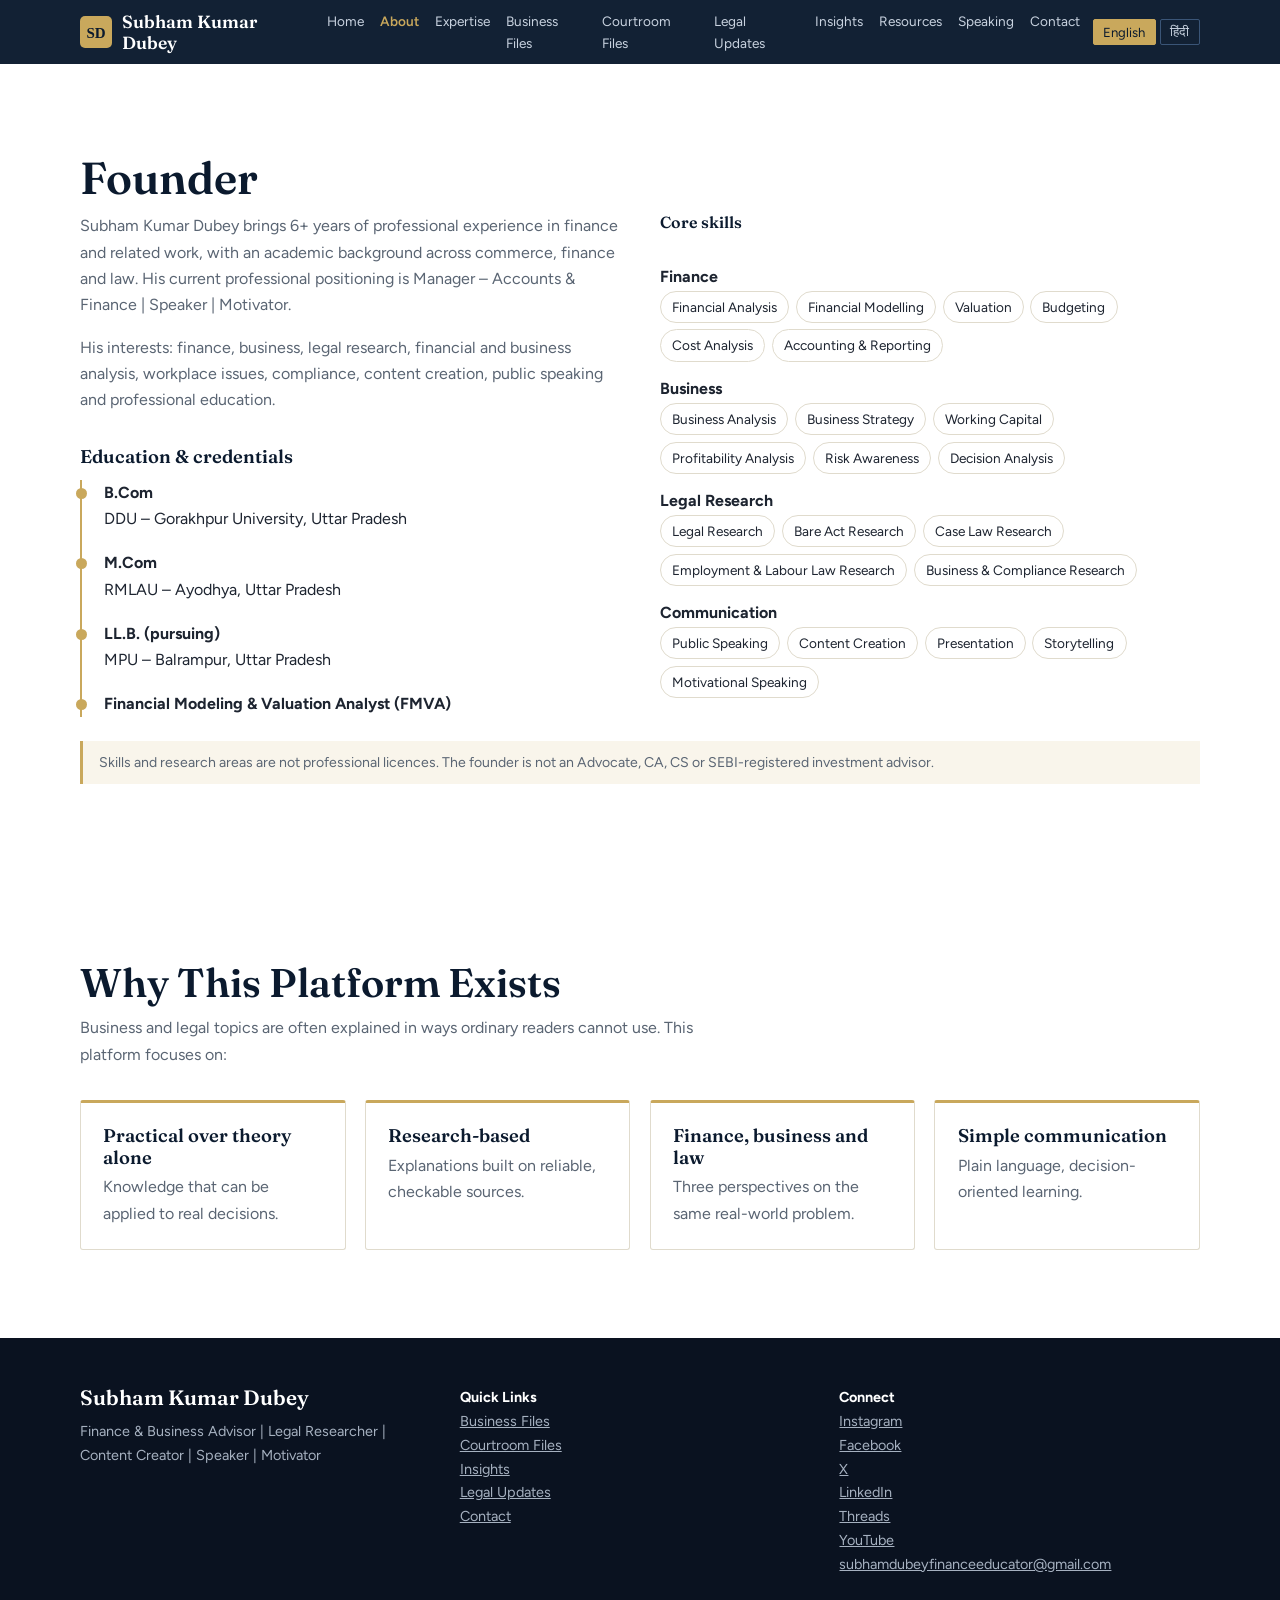
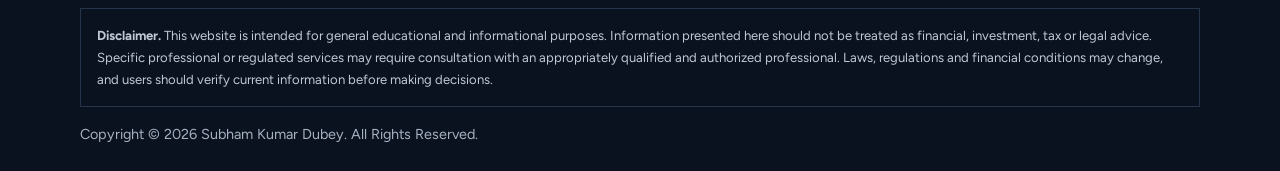
==== commit 881eebd4: "Update about.html" ====
--- a/about.html
+++ b/about.html
@@ -1,9 +1,9 @@
 <!DOCTYPE html>
 <html lang="en"><head><meta charset="utf-8"><meta name="viewport" content="width=device-width, initial-scale=1">
 <title>About | Subham Kumar Dubey</title><meta name="description" content="Founder profile, education, credentials and core skills of Subham Kumar Dubey, and why this platform exists.">
-<link rel="canonical" href="https://subham-kumar-dubey.vercel.app/about">
+<link rel="canonical" href="https://subhamkumardubey.in/about">
 <link rel="icon" href="data:image/svg+xml,%3Csvg xmlns='http://www.w3.org/2000/svg' viewBox='0 0 64 64'%3E%3Crect width='64' height='64' rx='10' fill='%230b1a2e'/%3E%3Ctext x='32' y='43' font-family='Georgia' font-size='30' font-weight='700' text-anchor='middle' fill='%23c9a85c'%3ESD%3C/text%3E%3C/svg%3E">
-<meta property="og:type" content="website"><meta property="og:title" content="About | Subham Kumar Dubey"><meta property="og:description" content="Founder profile, education, credentials and core skills of Subham Kumar Dubey, and why this platform exists."><meta property="og:url" content="https://subham-kumar-dubey.vercel.app/about"><meta property="og:image" content="https://subham-kumar-dubey.vercel.app/subham.jpg"><meta name="theme-color" content="#0b1a2e">
+<meta property="og:type" content="website"><meta property="og:site_name" content="Subham Kumar Dubey"><meta property="og:title" content="About | Subham Kumar Dubey"><meta property="og:description" content="Founder profile, education, credentials and core skills of Subham Kumar Dubey, and why this platform exists."><meta property="og:url" content="https://subhamkumardubey.in/about"><meta property="og:image" content="https://subhamkumardubey.in/subham.jpg"><meta name="theme-color" content="#0b1a2e">
 <link rel="preconnect" href="https://fonts.googleapis.com"><link rel="preconnect" href="https://fonts.gstatic.com" crossorigin>
 <link href="https://fonts.googleapis.com/css2?family=Fraunces:opsz,wght@9..144,500;9..144,600&family=Figtree:wght@400;500;600&display=swap" rel="stylesheet">
 <link rel="stylesheet" href="/style.css">
@@ -17,10 +17,10 @@
 <main id="main">
 <section id="about"><div class="w"><h1 class="ph1">Founder</h1>
 <div class="grid" style="grid-template-columns:repeat(auto-fit,minmax(300px,1fr));gap:2.5rem">
-<div><p class="lead" style="margin-bottom:1rem">Subham Kumar Dubey brings 6+ years of professional experience in finance and related work, with an academic background across commerce, finance and law. His current professional positioning is Manager – Finance | Speaker | Motivator.</p>
+<div><p class="lead" style="margin-bottom:1rem">Subham Kumar Dubey brings 6+ years of professional experience in finance and related work, with an academic background across commerce, finance and law. His current professional positioning is Manager – Accounts &amp; Finance | Speaker | Motivator.</p>
 <p class="lead">His interests: finance, business, legal research, financial and business analysis, workplace issues, compliance, content creation, public speaking and professional education.</p>
 <h3 style="margin-top:1.5rem">Education &amp; credentials</h3>
-<div class="tl" style="margin-top:.8rem"><div><strong>B.Com</strong><br>DDU – Gorakhpur University, Uttar Pradesh</div><div><strong>M.Com</strong><br>RMLAU – Ayodhya, Uttar Pradesh</div><div><strong>LL.B.</strong><br>MPU – Balrampur, Uttar Pradesh</div><div><strong>Financial Modeling &amp; Valuation Analyst (FMVA)</strong></div></div></div>
+<div class="tl" style="margin-top:.8rem"><div><strong>B.Com</strong><br>DDU – Gorakhpur University, Uttar Pradesh</div><div><strong>M.Com</strong><br>RMLAU – Ayodhya, Uttar Pradesh</div><div><strong>LL.B. (pursuing)</strong><br>MPU – Balrampur, Uttar Pradesh</div><div><strong>Financial Modeling &amp; Valuation Analyst (FMVA)</strong></div></div></div>
 <div class="sk"><h3>Core skills</h3><br>
 <p><strong>Finance</strong></p><ul><li>Financial Analysis</li><li>Financial Modelling</li><li>Valuation</li><li>Budgeting</li><li>Cost Analysis</li><li>Accounting &amp; Reporting</li></ul>
 <p style="margin-top:.9rem"><strong>Business</strong></p><ul><li>Business Analysis</li><li>Business Strategy</li><li>Working Capital</li><li>Profitability Analysis</li><li>Risk Awareness</li><li>Decision Analysis</li></ul>
@@ -32,7 +32,7 @@
 </main>
 <footer><div class="w"><div class="grid"><div><h2>Subham Kumar Dubey</h2><p>Finance &amp; Business Advisor | Legal Researcher | Content Creator | Speaker | Motivator</p></div>
 <div><strong style="color:#fff">Quick Links</strong><ul><li><a href="/business-files">Business Files</a></li><li><a href="/courtroom-files">Courtroom Files</a></li><li><a href="/insights">Insights</a></li><li><a href="/legal-updates">Legal Updates</a></li><li><a href="/contact">Contact</a></li></ul></div>
-<div><strong style="color:#fff">Connect</strong><ul><li><a href="https://www.instagram.com/subhamdubeymotivator?stkn=bG9yZzltd3d3cmpn" target="_blank" rel="noopener me">Instagram</a></li><li><a href="https://www.facebook.com/share/19aoQWKmmm/" target="_blank" rel="noopener me">Facebook</a></li><li><a href="https://x.com/subhamdubey96" target="_blank" rel="noopener me">X</a></li><li><a href="https://www.linkedin.com/in/subham-kumar-dubey-440105163?utm_source=share_via&amp;utm_content=profile&amp;utm_medium=member_android" target="_blank" rel="noopener me">LinkedIn</a></li><li><a href="https://www.threads.com/@subhamdubeymotivator" target="_blank" rel="noopener me">Threads</a></li><li><a href="https://youtube.com/@mrsubhamdubey?si=CbLlRGkTgVJd8gwu" target="_blank" rel="noopener me">YouTube</a></li><li><a href="mailto:subhamdubeyfinanceeducator@gmail.com">subhamdubeyfinanceeducator@gmail.com</a></li></ul></div></div>
+<div><strong style="color:#fff">Connect</strong><ul><li><a href="https://www.instagram.com/subhamdubeymotivator" target="_blank" rel="noopener me">Instagram</a></li><li><a href="https://www.facebook.com/share/19aoQWKmmm/" target="_blank" rel="noopener me">Facebook</a></li><li><a href="https://x.com/subhamdubey96" target="_blank" rel="noopener me">X</a></li><li><a href="https://www.linkedin.com/in/subham-kumar-dubey-440105163" target="_blank" rel="noopener me">LinkedIn</a></li><li><a href="https://www.threads.com/@subhamdubeymotivator" target="_blank" rel="noopener me">Threads</a></li><li><a href="https://youtube.com/@mrsubhamdubey" target="_blank" rel="noopener me">YouTube</a></li><li><a href="mailto:subhamdubeyfinanceeducator@gmail.com">subhamdubeyfinanceeducator@gmail.com</a></li></ul></div></div>
 <p class="disc" id="disclaimer"><strong>Disclaimer.</strong> This website is intended for general educational and informational purposes. Information presented here should not be treated as financial, investment, tax or legal advice. Specific professional or regulated services may require consultation with an appropriately qualified and authorized professional. Laws, regulations and financial conditions may change, and users should verify current information before making decisions.</p>
 <p>Copyright © <span id="yr">2026</span> Subham Kumar Dubey. All Rights Reserved.</p></div></footer>
-<script src="/main.js"></script></body></html>+<script src="/main.js"></script></body></html>
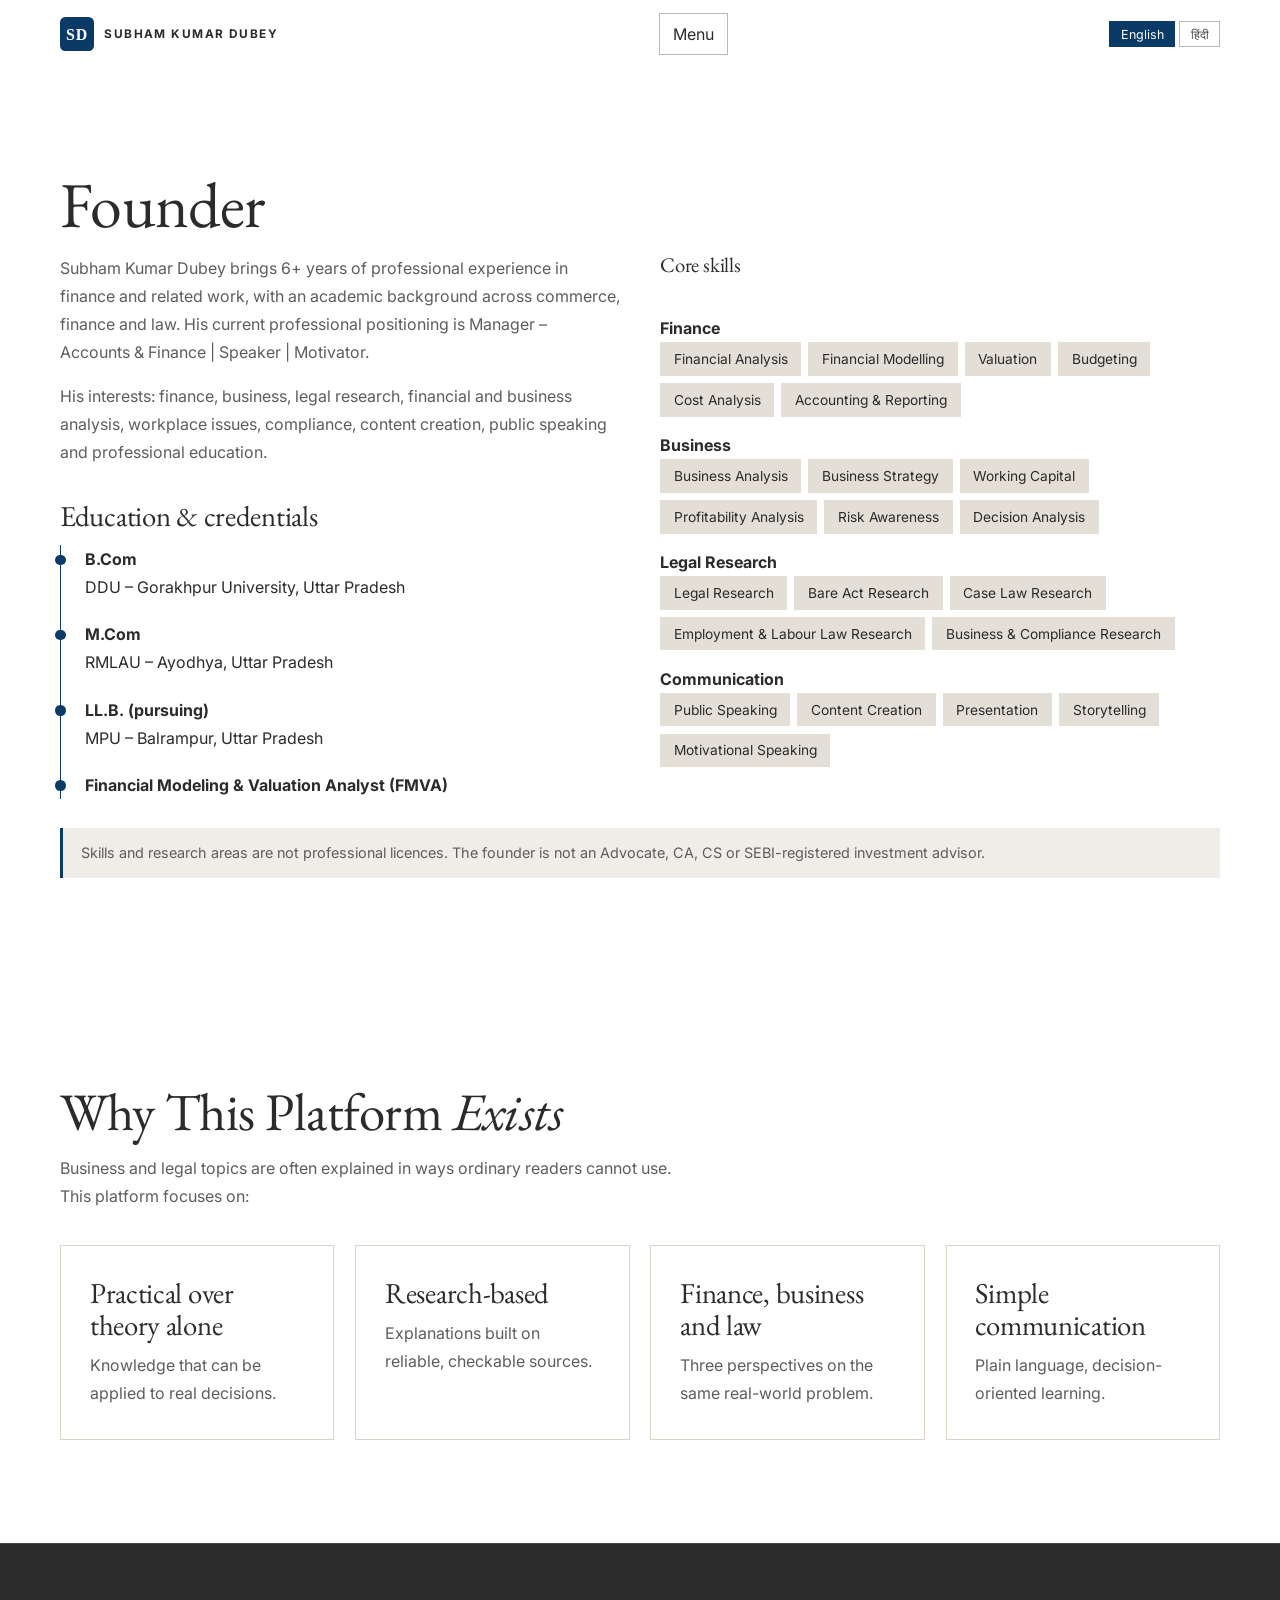
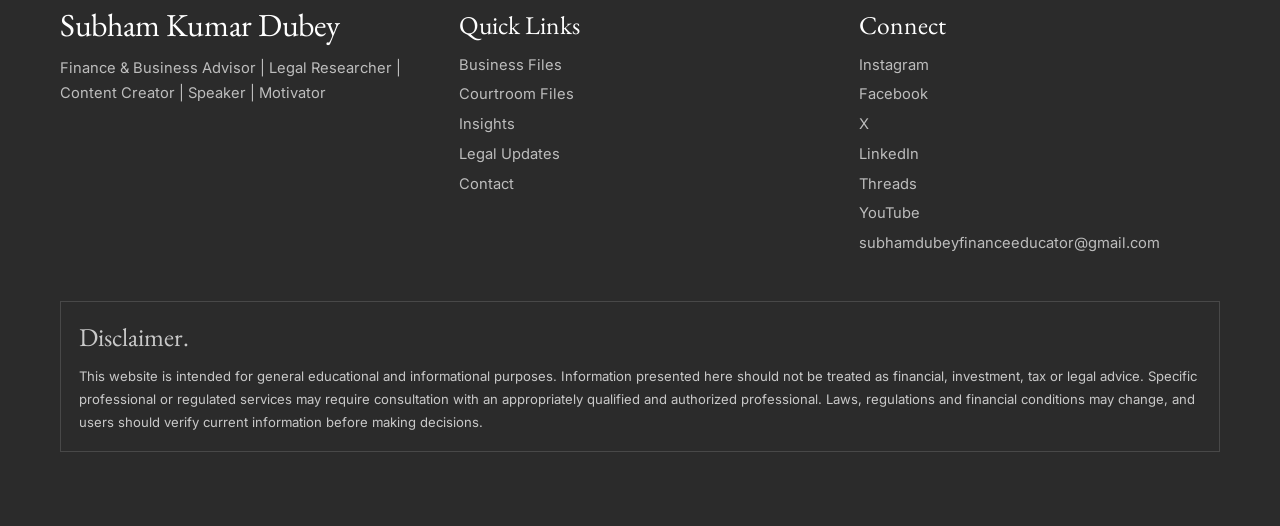
==== commit cb76fca3: "Add files via upload" ====
--- a/about.html
+++ b/about.html
@@ -5,8 +5,8 @@
 <link rel="icon" href="data:image/svg+xml,%3Csvg xmlns='http://www.w3.org/2000/svg' viewBox='0 0 64 64'%3E%3Crect width='64' height='64' rx='10' fill='%230b1a2e'/%3E%3Ctext x='32' y='43' font-family='Georgia' font-size='30' font-weight='700' text-anchor='middle' fill='%23c9a85c'%3ESD%3C/text%3E%3C/svg%3E">
 <meta property="og:type" content="website"><meta property="og:site_name" content="Subham Kumar Dubey"><meta property="og:title" content="About | Subham Kumar Dubey"><meta property="og:description" content="Founder profile, education, credentials and core skills of Subham Kumar Dubey, and why this platform exists."><meta property="og:url" content="https://subhamkumardubey.in/about"><meta property="og:image" content="https://subhamkumardubey.in/subham.jpg"><meta name="theme-color" content="#0b1a2e">
 <link rel="preconnect" href="https://fonts.googleapis.com"><link rel="preconnect" href="https://fonts.gstatic.com" crossorigin>
-<link href="https://fonts.googleapis.com/css2?family=Fraunces:opsz,wght@9..144,500;9..144,600&family=Figtree:wght@400;500;600&display=swap" rel="stylesheet">
-<link rel="stylesheet" href="/style.css">
+<link href="https://fonts.googleapis.com/css2?family=EB+Garamond:ital,wght@0,400;0,500;1,400&family=Inter:wght@400;500;600&display=swap" rel="stylesheet">
+<script>document.documentElement.classList.add('js')</script><link rel="stylesheet" href="/style.css">
 <script src="/updates.js"></script></head>
 <body>
 <div id="notice" class="notice" role="status" hidden></div>
@@ -36,3 +36,4 @@
 <p class="disc" id="disclaimer"><strong>Disclaimer.</strong> This website is intended for general educational and informational purposes. Information presented here should not be treated as financial, investment, tax or legal advice. Specific professional or regulated services may require consultation with an appropriately qualified and authorized professional. Laws, regulations and financial conditions may change, and users should verify current information before making decisions.</p>
 <p>Copyright © <span id="yr">2026</span> Subham Kumar Dubey. All Rights Reserved.</p></div></footer>
 <script src="/main.js"></script></body></html>
+<link rel="icon" type="image/png" href="/favicon.png">
--- a/style.css
+++ b/style.css
@@ -1,61 +1,83 @@
-:root{--navy:#0b1a2e;--char:#1d2430;--paper:#fff;--soft:#f4f2ec;--gold:#b08d43;--gold2:#c9a85c;--line:#e0dbcd;--muted:#5a6573;--serif:'Fraunces',Georgia,serif;--sans:'Figtree',system-ui,-apple-system,'Segoe UI',sans-serif}
-*{box-sizing:border-box;margin:0}html{scroll-behavior:smooth;scroll-padding-top:70px}
-body{font:400 1rem/1.65 var(--sans);color:var(--char);background:var(--paper)}img{max-width:100%;display:block}a{color:inherit}:focus-visible{outline:3px solid var(--gold2);outline-offset:3px}
-.w{width:min(1120px,92%);margin:auto}section{padding:clamp(3.2rem,7vw,5.5rem) 0}
-h1,h2,h3{font-family:var(--serif);font-weight:600;line-height:1.15;color:var(--navy)}
-h2{font-size:clamp(1.7rem,4vw,2.5rem);margin-bottom:.6rem}h3{font-size:1.15rem;margin-bottom:.4rem}
-.lead{color:var(--muted);max-width:62ch;margin-bottom:2rem}.dk{background:var(--navy);color:#e6ebf2}.dk h2,.dk h3{color:#fff}.dk .lead{color:#aebbcc}.sf{background:var(--soft)}
-.btn{display:inline-block;padding:.85rem 1.5rem;background:var(--gold2);color:var(--navy);text-decoration:none;font:600 1rem var(--sans);border:1px solid var(--gold2);border-radius:3px;cursor:pointer}
-.btn:hover{background:transparent;color:var(--gold2)}.btn.o{background:transparent;color:inherit;border-color:currentColor}.btn.o:hover{color:var(--gold2)}.btn.d{background:var(--navy);color:#fff;border-color:var(--navy)}.btn.d:hover{background:transparent;color:var(--navy)}
-header{position:sticky;top:0;z-index:50;background:rgba(11,26,46,.97);color:#fff}
-.bar{display:flex;align-items:center;justify-content:space-between;height:64px;gap:.8rem}.logo{font:600 1.1rem var(--serif);text-decoration:none}
-nav ul{display:flex;gap:1rem;list-style:none;padding:0;font-size:.85rem}nav a{text-decoration:none;color:#c9d3e0}nav a:hover{color:var(--gold2)}
-.lang{display:flex;gap:.25rem}.lang button{background:none;border:1px solid #3a5577;color:#c9d3e0;padding:.25rem .6rem;cursor:pointer;border-radius:2px;font:.82rem var(--sans)}.lang button[aria-pressed=true]{background:var(--gold2);color:var(--navy);border-color:var(--gold2)}
-#mb{display:none;background:none;border:1px solid #3a5577;color:#fff;padding:.4rem .7rem;border-radius:2px;font:inherit}
-@media(max-width:1220px){#mb{display:block}nav{display:none;position:absolute;top:64px;left:0;right:0;background:var(--navy);padding:1rem 4%}nav.open{display:block}nav ul{flex-direction:column;gap:.9rem;font-size:1rem}}
-.hero{background:var(--navy);color:#fff;padding:clamp(3rem,7vw,5.5rem) 0}.hero .w{display:grid;grid-template-columns:1.4fr 1fr;gap:3rem;align-items:center}
-@media(max-width:820px){.hero .w{grid-template-columns:1fr}}
-.hero h1{color:#fff;font-size:clamp(2rem,5vw,3.3rem);margin:.8rem 0 1rem}.role{color:var(--gold2);font-weight:500}.hero p.s{color:#c3cedc;max-width:54ch;margin-bottom:1.8rem}
-.ph{max-width:380px;justify-self:center;border:1px solid var(--gold);padding:10px;border-radius:190px 190px 4px 4px}.ph img{aspect-ratio:4/5;object-fit:cover;object-position:50% 20%;width:100%;border-radius:180px 180px 2px 2px}
-.grid{display:grid;gap:1.2rem;grid-template-columns:repeat(auto-fit,minmax(240px,1fr))}
-.card{background:#fff;border:1px solid var(--line);border-top:3px solid var(--gold2);padding:1.4rem;border-radius:3px}.dk .card{background:#12263f;border-color:#24405f;border-top-color:var(--gold2)}
-.card ul{padding-left:1.1rem;color:var(--muted);font-size:.93rem}.dk .card ul{color:#aebbcc}.card li{margin:.15rem 0}
-.tag{color:var(--gold);font-weight:600;margin-bottom:.6rem}.dk .tag{color:var(--gold2)}
-.chain{display:flex;flex-wrap:wrap;gap:.4rem;margin:1rem 0 1.5rem;font-size:.88rem}.chain span{background:#12263f;border:1px solid #24405f;padding:.3rem .7rem;border-radius:20px}
-.vid{display:grid;grid-template-columns:1.2fr 1fr;gap:2rem;align-items:center;margin-top:2rem}@media(max-width:800px){.vid{grid-template-columns:1fr}}
-.v{position:relative;aspect-ratio:16/9;background:#000;border:1px solid var(--gold);border-radius:4px;overflow:hidden}.v iframe,.v img{position:absolute;inset:0;width:100%;height:100%;border:0;object-fit:cover}
-.v button{position:absolute;inset:0;width:100%;background:rgba(11,26,46,.45);border:0;cursor:pointer;color:#fff;font:600 1rem var(--sans)}.v button b{display:inline-grid;place-items:center;width:64px;height:64px;border-radius:50%;background:var(--gold2);color:var(--navy);font-size:1.5rem;margin-bottom:.4rem}
-.fw{display:grid;grid-template-columns:repeat(5,1fr);gap:1rem;position:relative}@media(max-width:820px){.fw{grid-template-columns:1fr}}
-.fw div{border-top:2px solid var(--gold2);padding-top:.8rem;opacity:.25;transform:translateY(10px);transition:.6s}.fw.on div{opacity:1;transform:none}.fw.on div:nth-child(2){transition-delay:.15s}.fw.on div:nth-child(3){transition-delay:.3s}.fw.on div:nth-child(4){transition-delay:.45s}.fw.on div:nth-child(5){transition-delay:.6s}
-.fw b{font:600 1.7rem var(--serif);color:var(--gold)}.fw p{font-size:.92rem;color:var(--muted)}
-.tl{border-left:2px solid var(--gold2);padding-left:1.4rem;display:grid;gap:1.1rem}.tl div{position:relative}.tl div:before{content:"";position:absolute;left:-1.8rem;top:.5rem;width:.7rem;height:.7rem;background:var(--gold2);border-radius:50%}
-.note{font-size:.88rem;color:var(--muted);border-left:3px solid var(--gold2);padding:.6rem 1rem;margin-top:1.5rem;background:rgba(201,168,92,.12)}.dk .note{color:#c3cedc}
-.demo{font-size:.75rem;border:1px dashed var(--muted);padding:.1rem .5rem;border-radius:2px;color:var(--muted)}
-.lk a{color:var(--navy);font-weight:500}.dk .lk a{color:var(--gold2)}
-form{display:grid;gap:1rem}label{font-weight:500;font-size:.9rem;display:block;margin-bottom:.2rem}
-input,textarea{width:100%;padding:.75rem;border:1px solid #3a5577;background:#0e2039;color:#fff;font:inherit;border-radius:3px}
-.soc{display:flex;gap:.6rem;flex-wrap:wrap;list-style:none;padding:0}.soc a{display:inline-flex;align-items:center;gap:.4rem;border:1px solid #3a5577;padding:.4rem .8rem;text-decoration:none;font-size:.88rem;border-radius:3px}.soc a:hover{border-color:var(--gold2);color:var(--gold2)}.soc svg{width:15px;height:15px;fill:currentColor}
-footer{background:#0a1220;color:#a6b1c0;padding:3rem 0 1.5rem;font-size:.9rem}footer h2{font-size:1.3rem;color:#fff}footer ul{list-style:none;padding:0}footer .grid{grid-template-columns:repeat(auto-fit,minmax(220px,1fr))}
-.disc{border:1px solid #26344a;padding:1rem;margin:2rem 0 1rem;font-size:.82rem;color:#c0c8d4}
-.sk h3{font-size:1rem}.sk ul{list-style:none;padding:0;display:flex;flex-wrap:wrap;gap:.4rem}.sk li{border:1px solid var(--line);padding:.25rem .7rem;border-radius:20px;font-size:.85rem;background:#fff}
-.notice{background:var(--gold2);color:var(--navy);text-align:center;padding:.6rem 4%;font-size:.92rem;font-weight:500}.notice a{font-weight:600}
-.item{display:grid;gap:.35rem}.item .meta{font-size:.82rem;color:var(--muted)}.item img.pic{max-width:100%;max-height:380px;object-fit:contain;border:1px solid var(--line);border-radius:3px;background:#fff}.item a.src{font-weight:600;color:var(--navy);font-size:.92rem}
-.crest{grid-column:1/-1;display:flex;align-items:center;justify-content:space-between;gap:1rem}.crest img{height:56px;width:auto}.crest .fl{height:52px;border:1px solid rgba(255,255,255,.35);border-radius:2px}@media(min-width:700px){.crest img{height:68px}.crest .fl{height:62px}}
-@media(prefers-reduced-motion:reduce){html{scroll-behavior:auto}.fw div{transition:none;opacity:1;transform:none}}
-
-h1.ph1{font-size:clamp(1.9rem,4.5vw,2.8rem);margin-bottom:.6rem}.dk h1{color:#fff}main{min-height:62vh}
-.logo{display:inline-flex;align-items:center;gap:.6rem}.logo svg{width:32px;height:32px;flex:none}
-nav a[aria-current=page]{color:var(--gold2);font-weight:600}
-@media(max-width:1220px){nav a[aria-current=page]{color:var(--gold2)}}
-
-.crest{display:grid;grid-template-columns:1fr auto 1fr;align-items:end;gap:.8rem}
-.cr{margin:0;display:flex;flex-direction:column;align-items:center;gap:.5rem;text-align:center}
-.cr:first-child{align-items:flex-start;text-align:left}.cr:last-child{align-items:flex-end;text-align:right}
-.cap{font:600 .82rem/1.3 var(--sans);color:var(--gold2);position:relative;padding-bottom:.35rem;opacity:0;animation:capIn .9s cubic-bezier(.2,.7,.2,1) forwards;animation-delay:var(--d,0s)}
+:root{--navy:#0b3a66;--navy2:#082e52;--char:#2b2b2b;--paper:#fff;--soft:#e3ded6;--dark:#333;--gold:#0b3a66;--gold2:#b8975a;--line:#d9d3c8;--muted:#5d5d5d;--serif:'EB Garamond',Georgia,'Times New Roman',serif;--sans:'Inter',system-ui,-apple-system,'Segoe UI',sans-serif}
+*{box-sizing:border-box;margin:0}html{scroll-behavior:smooth;scroll-padding-top:76px}
+body{font:400 1rem/1.75 var(--sans);color:var(--char);background:var(--paper);-webkit-font-smoothing:antialiased}
+img{max-width:100%;display:block}a{color:inherit}:focus-visible{outline:3px solid var(--navy);outline-offset:3px}
+.dk :focus-visible{outline-color:#fff}
+.w{width:min(1160px,92%);margin:auto}section{padding:clamp(3.5rem,8vw,6.5rem) 0}
+h1,h2,h3{font-family:var(--serif);font-weight:400;line-height:1.1;letter-spacing:-.01em;color:var(--char)}
+h1{font-size:clamp(2.5rem,6.4vw,4.7rem);margin:.8rem 0 1.2rem}h2{font-size:clamp(2.1rem,4.8vw,3.3rem);margin-bottom:.8rem}h3{font-size:clamp(1.45rem,2.4vw,1.8rem);margin-bottom:.6rem}
+h1 em,h2 em{font-style:italic}h1.ph1{font-size:clamp(2.3rem,5.6vw,4rem);margin:0 0 .8rem}
+.lead{color:var(--muted);max-width:64ch;margin-bottom:2.2rem}
+.sf{background:var(--soft)}.dk{background:var(--dark);color:#e8e8e8}.dk h1,.dk h2,.dk h3{color:#fff}.dk .lead{color:#d0d0d0}
+/* buttons */
+.btn{display:inline-block;padding:1rem 2.1rem;background:var(--navy);color:#fff;text-decoration:none;font:600 .76rem var(--sans);letter-spacing:.13em;text-transform:uppercase;border:1px solid var(--navy);border-radius:0;cursor:pointer;transition:background .3s,color .3s,transform .3s,box-shadow .3s;margin:0 .4rem .6rem 0}
+.btn:hover{background:var(--navy2);transform:translateY(-3px);box-shadow:0 12px 24px rgba(11,58,102,.28)}
+.btn.o{background:transparent;color:var(--navy)}.btn.o:hover{background:var(--navy);color:#fff}.btn.d{background:var(--navy)}
+.dk .btn{background:#fff;color:var(--navy);border-color:#fff}.dk .btn:hover{background:#e3ded6;box-shadow:0 12px 24px rgba(0,0,0,.35)}.dk .btn.o{background:transparent;color:#fff;border-color:#fff}.dk .btn.o:hover{background:#fff;color:var(--navy)}
+/* header */
+.notice{background:var(--navy);color:#fff;text-align:center;padding:.65rem 4%;font-size:.92rem}.notice a{font-weight:600}
+header{position:sticky;top:0;z-index:50;background:rgba(255,255,255,.9);backdrop-filter:blur(10px);-webkit-backdrop-filter:blur(10px);color:var(--char);transition:box-shadow .3s}
+header.scrolled{box-shadow:0 8px 30px rgba(0,0,0,.09)}
+.bar{display:flex;align-items:center;justify-content:space-between;height:68px;gap:.8rem}
+.logo{display:inline-flex;align-items:center;gap:.65rem;text-decoration:none;font:700 .74rem/1.2 var(--sans);letter-spacing:.12em;text-transform:uppercase}.logo svg{width:34px;height:34px;flex:none}.logo svg rect{fill:var(--navy)}.logo svg text{fill:#fff}
+nav ul{display:flex;gap:1rem;list-style:none;padding:0;font-size:.82rem}nav a{text-decoration:none;color:#444;position:relative;padding:.3rem 0;white-space:nowrap}
+nav a:after{content:"";position:absolute;left:0;bottom:0;height:1px;width:100%;background:var(--navy);transform:scaleX(0);transform-origin:left;transition:transform .35s}
+nav a:hover:after,nav a[aria-current=page]:after{transform:scaleX(1)}nav a:hover,nav a[aria-current=page]{color:var(--navy)}
+.lang{display:flex;gap:.25rem}.lang button{background:none;border:1px solid #b9b9b9;color:#444;padding:.28rem .65rem;cursor:pointer;border-radius:0;font:.78rem var(--sans)}.lang button[aria-pressed=true]{background:var(--navy);color:#fff;border-color:var(--navy)}
+#mb{display:none;background:none;border:1px solid #b9b9b9;color:var(--char);padding:.4rem .8rem;border-radius:0;font:inherit}
+@media(max-width:1290px){#mb{display:block}nav{display:none;position:absolute;top:68px;left:0;right:0;background:#fff;padding:1.2rem 4%;box-shadow:0 20px 30px rgba(0,0,0,.1)}nav.open{display:block}nav ul{flex-direction:column;gap:1rem;font-size:1rem}}
+/* hero */
+.hero{position:relative;overflow:hidden;background:linear-gradient(180deg,#f7f7f5,#ebeae6);padding:clamp(2.8rem,6vw,5rem) 0 clamp(3rem,7vw,6rem)}
+.hero:before{content:"";position:absolute;inset:-10% -15%;background:repeating-linear-gradient(100deg,rgba(255,255,255,0) 0 60px,rgba(255,255,255,.85) 105px,rgba(255,255,255,0) 150px,rgba(170,170,165,.14) 195px,rgba(255,255,255,0) 240px);animation:drift 28s ease-in-out infinite alternate}
+@keyframes drift{from{transform:translateX(-4%)}to{transform:translateX(4%)}}
+.hero>.w{position:relative;display:grid;grid-template-columns:1.25fr 1fr;gap:3.5rem;align-items:center}
+@media(max-width:820px){.hero>.w{grid-template-columns:1fr}}
+.hero h1{color:var(--char)}.role{color:var(--navy);font-weight:500;font-size:.92rem;letter-spacing:.02em}.hero p.s{color:#444;max-width:54ch;margin-bottom:2rem}
+.ph{position:relative;isolation:isolate;max-width:410px;justify-self:center;margin:0}
+.ph:after{content:"";position:absolute;inset:0;border:1px solid var(--navy);transform:translate(16px,16px);z-index:-1}
+.ph img{aspect-ratio:4/5;object-fit:cover;object-position:50% 22%;width:100%;box-shadow:0 30px 60px rgba(0,0,0,.2)}
+.crest{grid-column:1/-1;display:grid;grid-template-columns:1fr auto 1fr;align-items:end;gap:.8rem;margin-bottom:1rem}
+.crest img{height:56px;width:auto;filter:saturate(1.3) brightness(.8)}.crest .fl{height:50px;border:1px solid rgba(0,0,0,.2);filter:none;box-shadow:0 6px 16px rgba(0,0,0,.12)}
+@media(min-width:700px){.crest img{height:68px}.crest .fl{height:60px}}
+.cr{margin:0;display:flex;flex-direction:column;align-items:center;gap:.5rem;text-align:center}.cr:first-child{align-items:flex-start;text-align:left}.cr:last-child{align-items:flex-end;text-align:right}
+.cap{font:600 .8rem/1.3 var(--sans);color:var(--navy);position:relative;padding-bottom:.35rem;opacity:0;animation:capIn .9s cubic-bezier(.2,.7,.2,1) forwards;animation-delay:var(--d,0s)}
 .cap:after{content:"";position:absolute;left:0;bottom:0;height:2px;width:100%;background:var(--gold2);transform:scaleX(0);transform-origin:left;animation:capLine .8s ease forwards;animation-delay:calc(var(--d,0s) + .5s)}
 .cr:last-child .cap:after{transform-origin:right}.cr:nth-child(2) .cap:after{transform-origin:center}
-.cr:nth-child(2) .cap{color:#fff}
-@keyframes capIn{from{opacity:0;transform:translateY(-12px);letter-spacing:.12em}to{opacity:1;transform:none;letter-spacing:0}}
-@keyframes capLine{to{transform:scaleX(1)}}
-@media(min-width:700px){.cap{font-size:1.05rem}}
-@media(prefers-reduced-motion:reduce){.cap{animation:none;opacity:1}.cap:after{animation:none;transform:none}}
+@keyframes capIn{from{opacity:0;transform:translateY(-12px);letter-spacing:.12em}to{opacity:1;transform:none;letter-spacing:0}}@keyframes capLine{to{transform:scaleX(1)}}
+@media(min-width:700px){.cap{font-size:1rem}}
+/* cards */
+.grid{display:grid;gap:1.3rem;grid-template-columns:repeat(auto-fit,minmax(250px,1fr))}
+.card{background:#fff;border:1px solid var(--line);padding:2rem 1.8rem;border-radius:0;transition:transform .4s,box-shadow .4s}
+.card:hover{transform:translateY(-5px);box-shadow:0 18px 36px rgba(0,0,0,.1)}.sf .card{border-color:transparent}
+.card ul{padding-left:1.1rem;color:var(--muted);font-size:.94rem}.card li{margin:.2rem 0}
+.dk .card{border:0}.dk .card:nth-child(3n+1){background:var(--navy);color:#fff}.dk .card:nth-child(3n+1) h3,.dk .card:nth-child(3n+1) ul{color:#fff}
+.dk .card:nth-child(3n+2){background:var(--soft);color:var(--char)}.dk .card:nth-child(3n+2) h3{color:var(--char)}.dk .card:nth-child(3n+2) ul{color:#555}
+.dk .card:nth-child(3n){background:#fff;color:var(--char)}.dk .card:nth-child(3n) h3{color:var(--char)}.dk .card:nth-child(3n) ul{color:#555}
+.tag{color:var(--navy);font-weight:600;letter-spacing:.02em;margin-bottom:.6rem}.dk .tag{color:#e3ded6}
+.chain{display:flex;flex-wrap:wrap;gap:.5rem;margin:1.2rem 0 1.8rem;font-size:.88rem}.chain span{border:1px solid rgba(255,255,255,.4);color:#fff;padding:.35rem .9rem}
+.vid{display:grid;grid-template-columns:1.2fr 1fr;gap:2.5rem;align-items:center;margin-top:2.5rem}@media(max-width:800px){.vid{grid-template-columns:1fr}}
+.v{position:relative;aspect-ratio:16/9;background:#000;overflow:hidden;box-shadow:0 24px 50px rgba(0,0,0,.35)}.v iframe,.v img{position:absolute;inset:0;width:100%;height:100%;border:0;object-fit:cover}
+.v button{position:absolute;inset:0;width:100%;background:rgba(0,0,0,.4);border:0;cursor:pointer;color:#fff;font:600 .9rem var(--sans)}.v button b{display:inline-grid;place-items:center;width:66px;height:66px;border-radius:50%;background:#fff;color:var(--navy);font-size:1.5rem;margin-bottom:.4rem;transition:transform .3s}.v button:hover b{transform:scale(1.1)}
+.fw{display:grid;grid-template-columns:repeat(5,1fr);gap:1.4rem}@media(max-width:820px){.fw{grid-template-columns:1fr}}
+.fw div{border-top:1px solid var(--navy);padding-top:1rem}.fw b{font:400 2.4rem var(--serif);color:var(--navy)}.fw p{font-size:.93rem;color:var(--muted)}
+.tl{border-left:1px solid var(--navy);padding-left:1.5rem;display:grid;gap:1.2rem}.tl div{position:relative}.tl div:before{content:"";position:absolute;left:-1.85rem;top:.6rem;width:.65rem;height:.65rem;background:var(--navy);border-radius:50%}
+.sk h3{font-size:1.3rem}.sk ul{list-style:none;padding:0;display:flex;flex-wrap:wrap;gap:.45rem}.sk li{background:var(--soft);padding:.3rem .85rem;font-size:.86rem}
+.note{font-size:.9rem;color:var(--muted);border-left:3px solid var(--navy);padding:.8rem 1.1rem;margin-top:1.8rem;background:rgba(227,222,214,.55)}.dk .note{color:#d0d0d0;background:rgba(255,255,255,.07);border-color:#fff}
+.demo{font-size:.74rem;border:1px dashed var(--muted);padding:.1rem .55rem;color:var(--muted)}
+.item{display:grid;gap:.4rem}.item .meta{font-size:.82rem;color:var(--muted);letter-spacing:.03em}.item img.pic{max-width:100%;max-height:380px;object-fit:contain;border:1px solid var(--line);background:#fff}.item a.src{font-weight:600;color:var(--navy);font-size:.92rem}
+.lk a{color:inherit;text-decoration:underline;text-underline-offset:3px}
+/* forms and social */
+form{display:grid;gap:1.1rem}label{display:block;font-weight:500;font-size:.88rem;margin-bottom:.25rem}
+input,textarea{width:100%;padding:.85rem;border:1px solid #666;background:#3d3d3d;color:#fff;font:inherit;border-radius:0}input:focus,textarea:focus{border-color:#fff}
+.soc{display:flex;gap:.6rem;flex-wrap:wrap;list-style:none;padding:0}.soc a{display:inline-flex;border:1px solid rgba(255,255,255,.5);padding:.45rem .95rem;text-decoration:none;font-size:.86rem;transition:background .3s,color .3s}.soc a:hover{background:#fff;color:var(--navy)}
+/* footer */
+footer{background:#2b2b2b;border-top:1px solid #444;color:#bdbdbd;padding:4rem 0 1.8rem;font-size:.92rem}footer h2{font-size:2rem;color:#fff}footer strong{font:400 1.6rem var(--serif);display:block;margin-bottom:.7rem}
+footer ul{list-style:none;padding:0}footer li{margin:.25rem 0}footer a{text-decoration:none}footer a:hover{color:#fff;text-decoration:underline}footer .grid{grid-template-columns:repeat(auto-fit,minmax(230px,1fr));gap:2.4rem}
+.disc{border:1px solid #484848;padding:1.1rem;margin:2.5rem 0 1.2rem;font-size:.82rem;color:#c9c9c9}
+main{min-height:62vh}
+/* scroll reveal (all text and images) */
+.js .rv{opacity:0;transform:translateY(26px);transition:opacity .9s cubic-bezier(.2,.7,.2,1),transform .9s cubic-bezier(.2,.7,.2,1);transition-delay:var(--rd,0s)}
+.js .rv.in{opacity:1;transform:none}
+.js .rv-img{opacity:1;transform:none;clip-path:inset(0 0 100% 0);transition:clip-path 1.3s cubic-bezier(.2,.7,.2,1);transition-delay:var(--rd,0s)}
+.js .rv-img.in{clip-path:inset(0 0 0 0)}.js .rv-img img{transform:scale(1.12);transition:transform 1.8s cubic-bezier(.2,.7,.2,1)}.js .rv-img.in img{transform:none}
+@media(prefers-reduced-motion:reduce){html{scroll-behavior:auto}.hero:before{animation:none}.cap{animation:none;opacity:1}.cap:after{animation:none;transform:none}.js .rv,.js .rv-img{opacity:1;transform:none;clip-path:none;transition:none}.js .rv-img img{transform:none}}
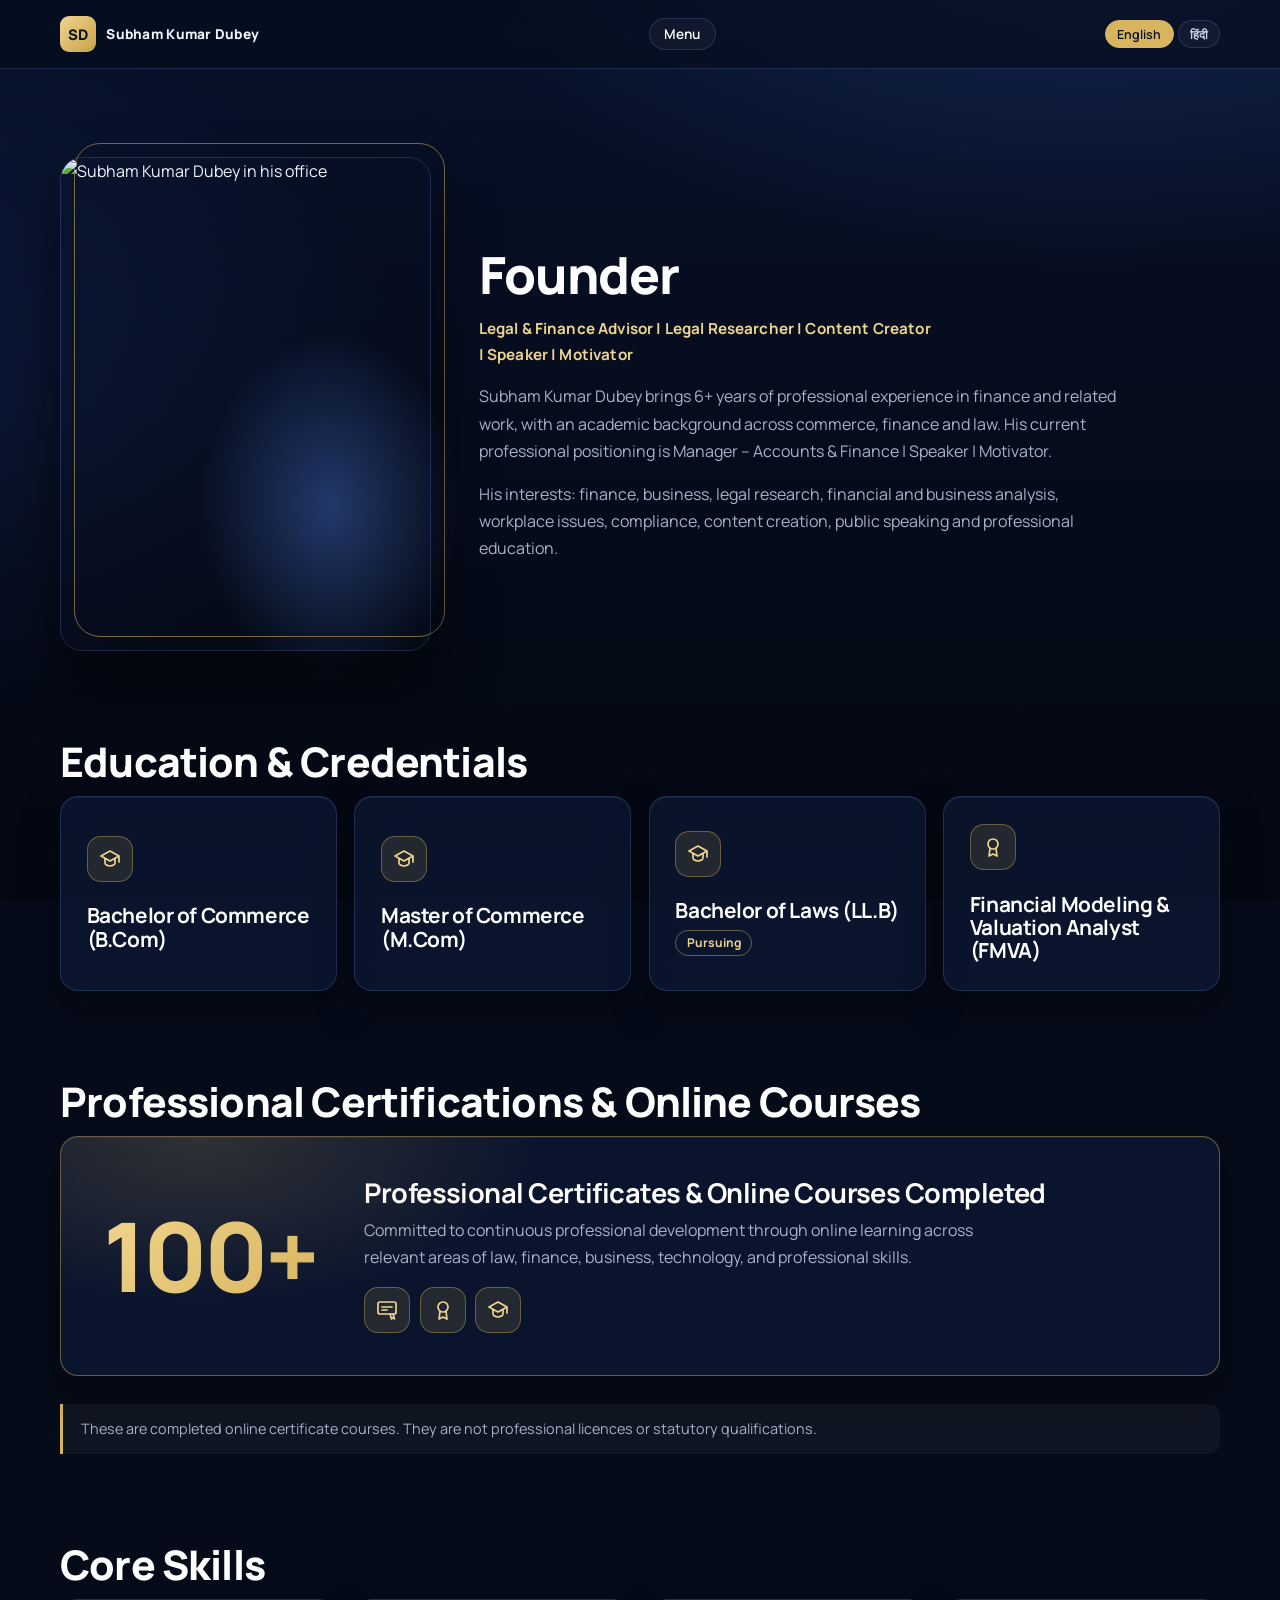
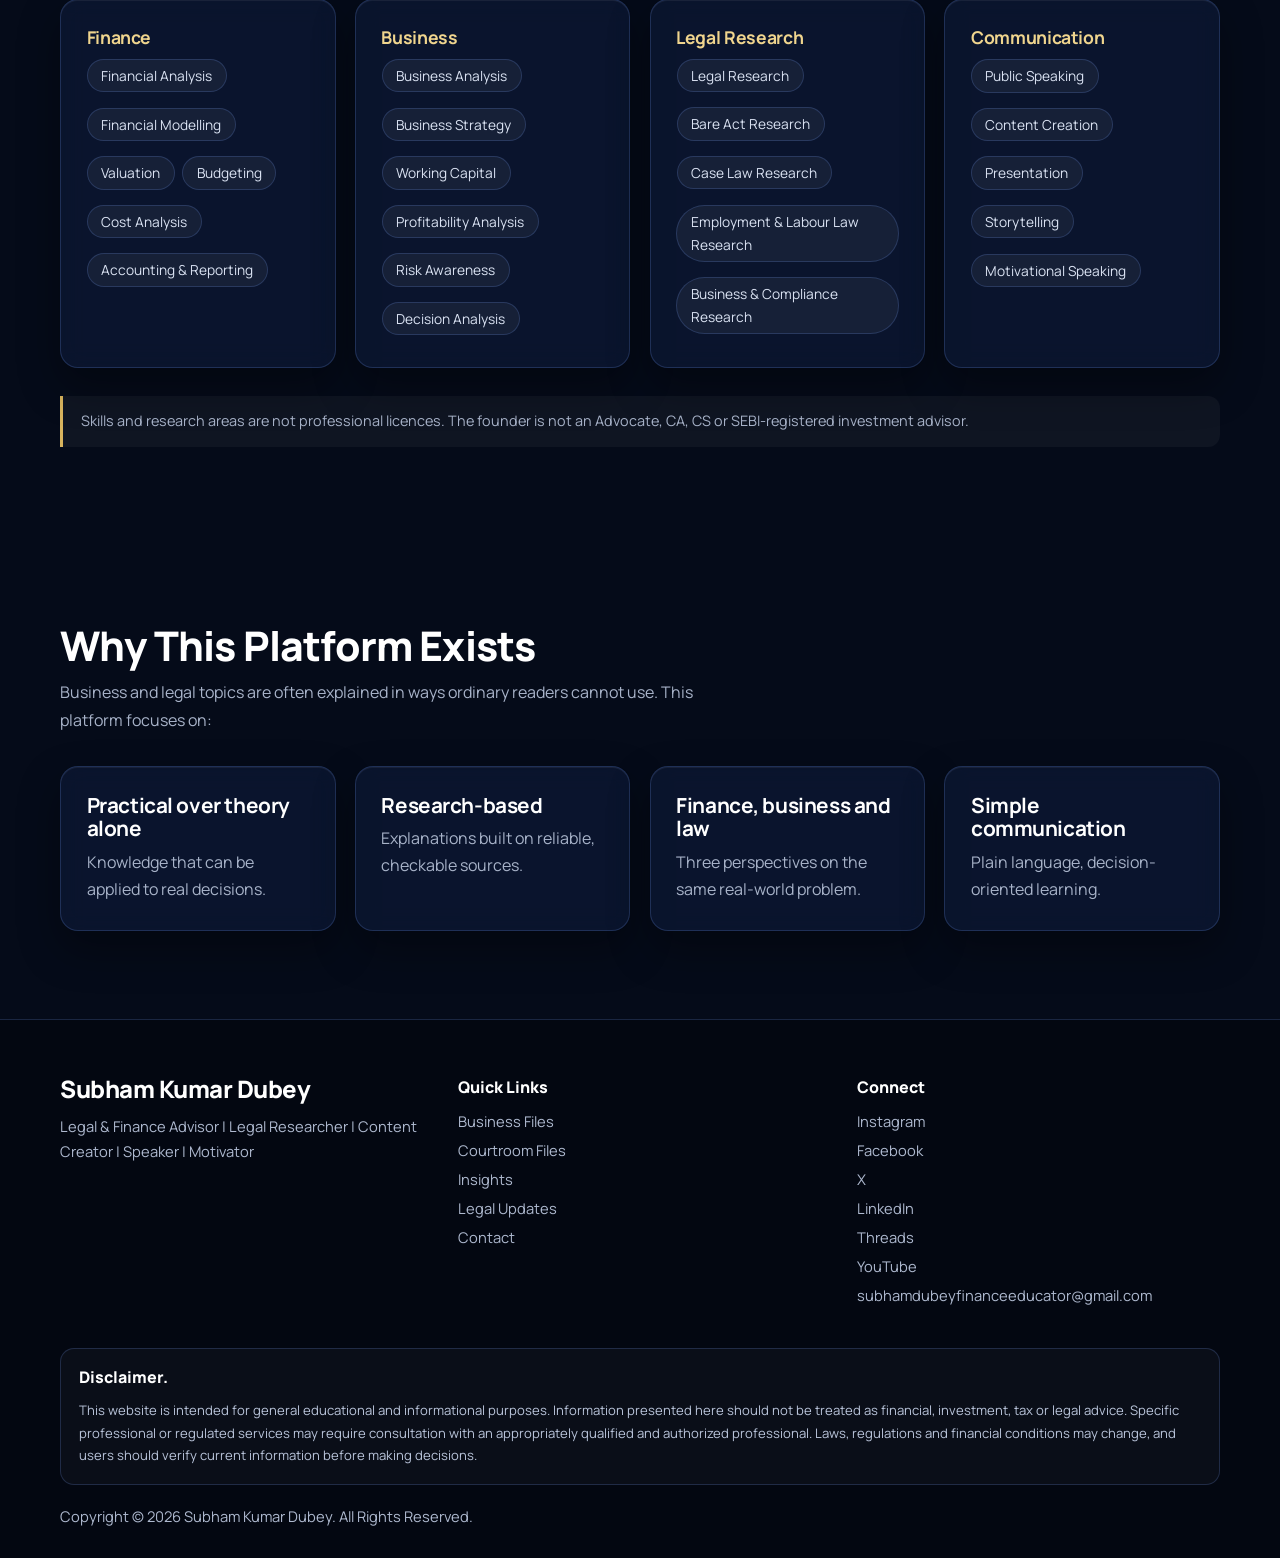
==== commit da509aed: "Add files via upload" ====
--- a/about.html
+++ b/about.html
@@ -1,39 +1,42 @@
 <!DOCTYPE html>
 <html lang="en"><head><meta charset="utf-8"><meta name="viewport" content="width=device-width, initial-scale=1">
-<title>About | Subham Kumar Dubey</title><meta name="description" content="Founder profile, education, credentials and core skills of Subham Kumar Dubey, and why this platform exists.">
+<title>About | Subham Kumar Dubey</title><meta name="description" content="Founder profile, education, 100+ online certificate courses and core skills of Subham Kumar Dubey, and why this platform exists.">
 <link rel="canonical" href="https://subhamkumardubey.in/about">
-<link rel="icon" href="data:image/svg+xml,%3Csvg xmlns='http://www.w3.org/2000/svg' viewBox='0 0 64 64'%3E%3Crect width='64' height='64' rx='10' fill='%230b1a2e'/%3E%3Ctext x='32' y='43' font-family='Georgia' font-size='30' font-weight='700' text-anchor='middle' fill='%23c9a85c'%3ESD%3C/text%3E%3C/svg%3E">
-<meta property="og:type" content="website"><meta property="og:site_name" content="Subham Kumar Dubey"><meta property="og:title" content="About | Subham Kumar Dubey"><meta property="og:description" content="Founder profile, education, credentials and core skills of Subham Kumar Dubey, and why this platform exists."><meta property="og:url" content="https://subhamkumardubey.in/about"><meta property="og:image" content="https://subhamkumardubey.in/subham.jpg"><meta name="theme-color" content="#0b1a2e">
+<link rel="icon" href="data:image/svg+xml,%3Csvg xmlns='http://www.w3.org/2000/svg' viewBox='0 0 64 64'%3E%3Crect width='64' height='64' rx='10' fill='%23050b19'/%3E%3Ctext x='32' y='43' font-family='Georgia' font-size='30' font-weight='700' text-anchor='middle' fill='%23c9a85c'%3ESD%3C/text%3E%3C/svg%3E">
+<meta property="og:type" content="website"><meta property="og:site_name" content="Subham Kumar Dubey"><meta property="og:title" content="About | Subham Kumar Dubey"><meta property="og:description" content="Founder profile, education, 100+ online certificate courses and core skills of Subham Kumar Dubey, and why this platform exists."><meta property="og:url" content="https://subhamkumardubey.in/about"><meta property="og:image" content="https://subhamkumardubey.in/subham.jpg"><meta name="theme-color" content="#050b19">
 <link rel="preconnect" href="https://fonts.googleapis.com"><link rel="preconnect" href="https://fonts.gstatic.com" crossorigin>
-<link href="https://fonts.googleapis.com/css2?family=EB+Garamond:ital,wght@0,400;0,500;1,400&family=Inter:wght@400;500;600&display=swap" rel="stylesheet">
+<link href="https://fonts.googleapis.com/css2?family=Manrope:wght@400;500;600;700;800&display=swap" rel="stylesheet">
 <script>document.documentElement.classList.add('js')</script><link rel="stylesheet" href="/style.css">
-<script src="/updates.js"></script></head>
+<link rel="icon" type="image/png" href="/favicon.png"><script src="/updates.js"></script></head>
 <body>
 <div id="notice" class="notice" role="status" hidden></div>
-<header><div class="w bar"><a class="logo" href="/" aria-label="Subham Kumar Dubey - Home"><svg viewBox="0 0 64 64" aria-hidden="true"><rect width="64" height="64" rx="10" fill="#c9a85c"/><text x="32" y="43" font-family="Georgia,serif" font-size="30" font-weight="700" text-anchor="middle" fill="#0b1a2e">SD</text></svg><span>Subham Kumar Dubey</span></a>
+<header><div class="w bar"><a class="logo" href="/" aria-label="Subham Kumar Dubey - Home"><svg viewBox="0 0 64 64" aria-hidden="true"><defs><linearGradient id="lg" x1="0" y1="0" x2="1" y2="1"><stop offset="0" stop-color="#f0d58e"/><stop offset="1" stop-color="#c9a24a"/></linearGradient></defs><rect width="64" height="64" rx="16" fill="url(#lg)"/><text x="32" y="43" font-family="Manrope,Arial,sans-serif" font-size="26" font-weight="800" text-anchor="middle" fill="#0a1226">SD</text></svg><span>Subham Kumar Dubey</span></a>
 <button id="mb" aria-expanded="false" aria-controls="nav">Menu</button>
 <nav id="nav" aria-label="Main"><ul><li><a href="/" data-i="home">Home</a></li><li><a href="/about" data-i="about">About</a></li><li><a href="/expertise" data-i="svc">Expertise</a></li><li><a href="/business-files" data-i="bf">Business Files</a></li><li><a href="/courtroom-files" data-i="cf">Courtroom Files</a></li><li><a href="/#updates" data-i="lu">Legal Updates</a></li><li><a href="/insights" data-i="ins">Insights</a></li><li><a href="/resources" data-i="res">Resources</a></li><li><a href="/speaking" data-i="spk">Speaking</a></li><li><a href="/contact" data-i="con">Contact</a></li></ul></nav>
 <div class="lang" role="group" aria-label="Language"><button data-l="en" aria-pressed="true">English</button><button data-l="hi" aria-pressed="false" lang="hi">हिंदी</button></div></div></header>
 <main id="main">
-<section id="about"><div class="w"><h1 class="ph1">Founder</h1>
-<div class="grid" style="grid-template-columns:repeat(auto-fit,minmax(300px,1fr));gap:2.5rem">
-<div><p class="lead" style="margin-bottom:1rem">Subham Kumar Dubey brings 6+ years of professional experience in finance and related work, with an academic background across commerce, finance and law. His current professional positioning is Manager – Accounts &amp; Finance | Speaker | Motivator.</p>
-<p class="lead">His interests: finance, business, legal research, financial and business analysis, workplace issues, compliance, content creation, public speaking and professional education.</p>
-<h3 style="margin-top:1.5rem">Education &amp; credentials</h3>
-<div class="tl" style="margin-top:.8rem"><div><strong>B.Com</strong><br>DDU – Gorakhpur University, Uttar Pradesh</div><div><strong>M.Com</strong><br>RMLAU – Ayodhya, Uttar Pradesh</div><div><strong>LL.B. (pursuing)</strong><br>MPU – Balrampur, Uttar Pradesh</div><div><strong>Financial Modeling &amp; Valuation Analyst (FMVA)</strong></div></div></div>
-<div class="sk"><h3>Core skills</h3><br>
-<p><strong>Finance</strong></p><ul><li>Financial Analysis</li><li>Financial Modelling</li><li>Valuation</li><li>Budgeting</li><li>Cost Analysis</li><li>Accounting &amp; Reporting</li></ul>
-<p style="margin-top:.9rem"><strong>Business</strong></p><ul><li>Business Analysis</li><li>Business Strategy</li><li>Working Capital</li><li>Profitability Analysis</li><li>Risk Awareness</li><li>Decision Analysis</li></ul>
-<p style="margin-top:.9rem"><strong>Legal Research</strong></p><ul><li>Legal Research</li><li>Bare Act Research</li><li>Case Law Research</li><li>Employment &amp; Labour Law Research</li><li>Business &amp; Compliance Research</li></ul>
-<p style="margin-top:.9rem"><strong>Communication</strong></p><ul><li>Public Speaking</li><li>Content Creation</li><li>Presentation</li><li>Storytelling</li><li>Motivational Speaking</li></ul></div></div>
+<section id="about"><div class="w"><div class="fnd"><figure class="ph"><picture><source type="image/webp" srcset="/images/subham-480.webp 480w, /images/subham-900.webp 900w" sizes="(max-width:820px) 60vw, 360px"><img src="/subham.jpg" alt="Subham Kumar Dubey in his office" width="900" height="1200" fetchpriority="high"></picture></figure>
+<div><h1 class="ph1">Founder</h1><p class="role" style="margin-bottom:1rem">Legal &amp; Finance Advisor | Legal Researcher | Content Creator | Speaker | Motivator</p>
+<p class="lead" style="margin-bottom:1rem">Subham Kumar Dubey brings 6+ years of professional experience in finance and related work, with an academic background across commerce, finance and law. His current professional positioning is Manager – Accounts &amp; Finance | Speaker | Motivator.</p>
+<p class="lead" style="margin:0">His interests: finance, business, legal research, financial and business analysis, workplace issues, compliance, content creation, public speaking and professional education.</p></div></div></div></section>
+
+<section id="education" style="padding-top:0"><div class="w"><h2>Education &amp; Credentials</h2>
+<div class="edu"><div class="card"><span class="ico"><svg viewBox="0 0 24 24"><path d="M3 9l9-5 9 5-9 5-9-5zM7 11.500V16c0 1.500 2.200 3 5 3s5-1.500 5-3v-4.500M21 9v6"/></svg></span><h3>Bachelor of Commerce (B.Com)</h3></div><div class="card"><span class="ico"><svg viewBox="0 0 24 24"><path d="M3 9l9-5 9 5-9 5-9-5zM7 11.500V16c0 1.500 2.200 3 5 3s5-1.500 5-3v-4.500M21 9v6"/></svg></span><h3>Master of Commerce (M.Com)</h3></div><div class="card"><span class="ico"><svg viewBox="0 0 24 24"><path d="M3 9l9-5 9 5-9 5-9-5zM7 11.500V16c0 1.500 2.200 3 5 3s5-1.500 5-3v-4.500M21 9v6"/></svg></span><h3>Bachelor of Laws (LL.B)</h3><span class="pill">Pursuing</span></div><div class="card"><span class="ico"><svg viewBox="0 0 24 24"><circle cx="12" cy="9" r="5"/><path d="M9 13.500L8 21l4-2 4 2-1-7.500"/></svg></span><h3>Financial Modeling &amp; Valuation Analyst (FMVA)</h3></div></div></div></section>
+
+<section id="certifications" style="padding-top:0"><div class="w"><h2>Professional Certifications &amp; Online Courses</h2>
+<div class="glass cert"><div class="big" aria-hidden="true">100+</div><div><h3><span class="sr">100+ </span>Professional Certificates &amp; Online Courses Completed</h3><p class="lead" style="margin:.5rem 0 0">Committed to continuous professional development through online learning across relevant areas of law, finance, business, technology, and professional skills.</p>
+<div class="row"><span class="ico"><svg viewBox="0 0 24 24"><rect x="3" y="4" width="18" height="12" rx="2"/><path d="M7 9h10M7 12h5M15 16l1.5 5 1.5-1.5L19.500 21l-1.500-5"/></svg></span><span class="ico"><svg viewBox="0 0 24 24"><circle cx="12" cy="9" r="5"/><path d="M9 13.500L8 21l4-2 4 2-1-7.500"/></svg></span><span class="ico"><svg viewBox="0 0 24 24"><path d="M3 9l9-5 9 5-9 5-9-5zM7 11.500V16c0 1.500 2.200 3 5 3s5-1.500 5-3v-4.500M21 9v6"/></svg></span></div></div></div>
+<p class="note">These are completed online certificate courses. They are not professional licences or statutory qualifications.</p></div></section>
+
+<section id="skills" style="padding-top:0"><div class="w"><h2>Core Skills</h2><div class="skg"><div class="card sk"><h3>Finance</h3><ul><li>Financial Analysis</li><li>Financial Modelling</li><li>Valuation</li><li>Budgeting</li><li>Cost Analysis</li><li>Accounting &amp; Reporting</li></ul></div><div class="card sk"><h3>Business</h3><ul><li>Business Analysis</li><li>Business Strategy</li><li>Working Capital</li><li>Profitability Analysis</li><li>Risk Awareness</li><li>Decision Analysis</li></ul></div><div class="card sk"><h3>Legal Research</h3><ul><li>Legal Research</li><li>Bare Act Research</li><li>Case Law Research</li><li>Employment &amp; Labour Law Research</li><li>Business &amp; Compliance Research</li></ul></div><div class="card sk"><h3>Communication</h3><ul><li>Public Speaking</li><li>Content Creation</li><li>Presentation</li><li>Storytelling</li><li>Motivational Speaking</li></ul></div></div>
 <p class="note">Skills and research areas are not professional licences. The founder is not an Advocate, CA, CS or SEBI-registered investment advisor.</p></div></section>
+
 <section id="why"><div class="w"><h2>Why This Platform Exists</h2><p class="lead">Business and legal topics are often explained in ways ordinary readers cannot use. This platform focuses on:</p>
 <div class="grid"><div class="card"><h3>Practical over theory alone</h3><p style="color:var(--muted)">Knowledge that can be applied to real decisions.</p></div><div class="card"><h3>Research-based</h3><p style="color:var(--muted)">Explanations built on reliable, checkable sources.</p></div><div class="card"><h3>Finance, business and law</h3><p style="color:var(--muted)">Three perspectives on the same real-world problem.</p></div><div class="card"><h3>Simple communication</h3><p style="color:var(--muted)">Plain language, decision-oriented learning.</p></div></div></div></section>
 </main>
-<footer><div class="w"><div class="grid"><div><h2>Subham Kumar Dubey</h2><p>Finance &amp; Business Advisor | Legal Researcher | Content Creator | Speaker | Motivator</p></div>
-<div><strong style="color:#fff">Quick Links</strong><ul><li><a href="/business-files">Business Files</a></li><li><a href="/courtroom-files">Courtroom Files</a></li><li><a href="/insights">Insights</a></li><li><a href="/legal-updates">Legal Updates</a></li><li><a href="/contact">Contact</a></li></ul></div>
-<div><strong style="color:#fff">Connect</strong><ul><li><a href="https://www.instagram.com/subhamdubeymotivator" target="_blank" rel="noopener me">Instagram</a></li><li><a href="https://www.facebook.com/share/19aoQWKmmm/" target="_blank" rel="noopener me">Facebook</a></li><li><a href="https://x.com/subhamdubey96" target="_blank" rel="noopener me">X</a></li><li><a href="https://www.linkedin.com/in/subham-kumar-dubey-440105163" target="_blank" rel="noopener me">LinkedIn</a></li><li><a href="https://www.threads.com/@subhamdubeymotivator" target="_blank" rel="noopener me">Threads</a></li><li><a href="https://youtube.com/@mrsubhamdubey" target="_blank" rel="noopener me">YouTube</a></li><li><a href="mailto:subhamdubeyfinanceeducator@gmail.com">subhamdubeyfinanceeducator@gmail.com</a></li></ul></div></div>
+<footer><div class="w"><div class="grid"><div><h2>Subham Kumar Dubey</h2><p>Legal &amp; Finance Advisor | Legal Researcher | Content Creator | Speaker | Motivator</p></div>
+<div><strong>Quick Links</strong><ul><li><a href="/business-files">Business Files</a></li><li><a href="/courtroom-files">Courtroom Files</a></li><li><a href="/insights">Insights</a></li><li><a href="/legal-updates">Legal Updates</a></li><li><a href="/contact">Contact</a></li></ul></div>
+<div><strong>Connect</strong><ul><li><a href="https://www.instagram.com/subhamdubeymotivator" target="_blank" rel="noopener me">Instagram</a></li><li><a href="https://www.facebook.com/share/19aoQWKmmm/" target="_blank" rel="noopener me">Facebook</a></li><li><a href="https://x.com/subhamdubey96" target="_blank" rel="noopener me">X</a></li><li><a href="https://www.linkedin.com/in/subham-kumar-dubey-440105163" target="_blank" rel="noopener me">LinkedIn</a></li><li><a href="https://www.threads.com/@subhamdubeymotivator" target="_blank" rel="noopener me">Threads</a></li><li><a href="https://youtube.com/@mrsubhamdubey" target="_blank" rel="noopener me">YouTube</a></li><li><a href="mailto:subhamdubeyfinanceeducator@gmail.com">subhamdubeyfinanceeducator@gmail.com</a></li></ul></div></div>
 <p class="disc" id="disclaimer"><strong>Disclaimer.</strong> This website is intended for general educational and informational purposes. Information presented here should not be treated as financial, investment, tax or legal advice. Specific professional or regulated services may require consultation with an appropriately qualified and authorized professional. Laws, regulations and financial conditions may change, and users should verify current information before making decisions.</p>
 <p>Copyright © <span id="yr">2026</span> Subham Kumar Dubey. All Rights Reserved.</p></div></footer>
 <script src="/main.js"></script></body></html>
-<link rel="icon" type="image/png" href="/favicon.png">
--- a/style.css
+++ b/style.css
@@ -1,83 +1,107 @@
-:root{--navy:#0b3a66;--navy2:#082e52;--char:#2b2b2b;--paper:#fff;--soft:#e3ded6;--dark:#333;--gold:#0b3a66;--gold2:#b8975a;--line:#d9d3c8;--muted:#5d5d5d;--serif:'EB Garamond',Georgia,'Times New Roman',serif;--sans:'Inter',system-ui,-apple-system,'Segoe UI',sans-serif}
-*{box-sizing:border-box;margin:0}html{scroll-behavior:smooth;scroll-padding-top:76px}
-body{font:400 1rem/1.75 var(--sans);color:var(--char);background:var(--paper);-webkit-font-smoothing:antialiased}
-img{max-width:100%;display:block}a{color:inherit}:focus-visible{outline:3px solid var(--navy);outline-offset:3px}
-.dk :focus-visible{outline-color:#fff}
-.w{width:min(1160px,92%);margin:auto}section{padding:clamp(3.5rem,8vw,6.5rem) 0}
-h1,h2,h3{font-family:var(--serif);font-weight:400;line-height:1.1;letter-spacing:-.01em;color:var(--char)}
-h1{font-size:clamp(2.5rem,6.4vw,4.7rem);margin:.8rem 0 1.2rem}h2{font-size:clamp(2.1rem,4.8vw,3.3rem);margin-bottom:.8rem}h3{font-size:clamp(1.45rem,2.4vw,1.8rem);margin-bottom:.6rem}
-h1 em,h2 em{font-style:italic}h1.ph1{font-size:clamp(2.3rem,5.6vw,4rem);margin:0 0 .8rem}
-.lead{color:var(--muted);max-width:64ch;margin-bottom:2.2rem}
-.sf{background:var(--soft)}.dk{background:var(--dark);color:#e8e8e8}.dk h1,.dk h2,.dk h3{color:#fff}.dk .lead{color:#d0d0d0}
+/* Subham Kumar Dubey - dark glass design system */
+:root{--ink:#050b19;--navy:#0a1630;--navy2:#0f2147;--blue:#6f9bff;--gold:#d8b45e;--gold2:#f0d58e;--text:#f1f4fb;--muted:#a8b3c9;--line:rgba(120,160,255,.2);--glass:rgba(16,30,62,.55);--glass2:rgba(22,40,80,.7);--r:18px;--sans:'Manrope',system-ui,-apple-system,'Segoe UI','Noto Sans Devanagari',sans-serif}
+*{box-sizing:border-box;margin:0}html{scroll-behavior:smooth;scroll-padding-top:84px;background:var(--ink)}
+body{font:400 1rem/1.7 var(--sans);color:var(--text);background:radial-gradient(1100px 600px at 85% -10%,rgba(60,100,200,.28),transparent 60%),radial-gradient(900px 600px at -10% 40%,rgba(30,60,140,.25),transparent 60%),linear-gradient(180deg,#07112a 0%,#050b19 55%,#040813 100%);background-attachment:fixed;-webkit-font-smoothing:antialiased;overflow-x:hidden}
+img{max-width:100%;display:block}a{color:inherit}:focus-visible{outline:3px solid var(--gold);outline-offset:3px;border-radius:6px}
+.w{width:min(1160px,92%);margin:auto}section{padding:clamp(3rem,7vw,5.5rem) 0}
+h1,h2,h3{font-family:var(--sans);font-weight:800;line-height:1.12;letter-spacing:-.02em;color:#fff}
+h1{font-size:clamp(2.3rem,5.6vw,4.1rem);margin:.6rem 0 1rem}h2{font-size:clamp(1.7rem,3.8vw,2.55rem);margin-bottom:.7rem}h3{font-size:clamp(1.12rem,2vw,1.3rem);margin-bottom:.5rem;font-weight:700}
+h1.ph1{font-size:clamp(2rem,5vw,3.2rem);margin:0 0 .8rem}
+.lead{color:var(--muted);max-width:64ch;margin-bottom:2rem}
+.gold{color:var(--gold)}
+/* glass */
+.card,.glass{background:var(--glass);border:1px solid var(--line);border-radius:var(--r);backdrop-filter:blur(12px);-webkit-backdrop-filter:blur(12px);box-shadow:0 18px 40px rgba(0,0,0,.35),inset 0 1px 0 rgba(255,255,255,.06)}
+.card{padding:1.7rem 1.6rem;transition:transform .3s,border-color .3s,background .3s}
+.card:hover{transform:translateY(-4px);border-color:rgba(216,180,94,.55);background:var(--glass2)}
+.card ul{padding-left:1.1rem;color:var(--muted);font-size:.95rem}.card li{margin:.25rem 0}
+.sf,.dk{background:none;color:inherit}
+.grid{display:grid;gap:1.2rem;grid-template-columns:repeat(auto-fit,minmax(250px,1fr))}
+.tag{color:var(--gold);font-weight:700;letter-spacing:.01em;margin-bottom:.5rem}
 /* buttons */
-.btn{display:inline-block;padding:1rem 2.1rem;background:var(--navy);color:#fff;text-decoration:none;font:600 .76rem var(--sans);letter-spacing:.13em;text-transform:uppercase;border:1px solid var(--navy);border-radius:0;cursor:pointer;transition:background .3s,color .3s,transform .3s,box-shadow .3s;margin:0 .4rem .6rem 0}
-.btn:hover{background:var(--navy2);transform:translateY(-3px);box-shadow:0 12px 24px rgba(11,58,102,.28)}
-.btn.o{background:transparent;color:var(--navy)}.btn.o:hover{background:var(--navy);color:#fff}.btn.d{background:var(--navy)}
-.dk .btn{background:#fff;color:var(--navy);border-color:#fff}.dk .btn:hover{background:#e3ded6;box-shadow:0 12px 24px rgba(0,0,0,.35)}.dk .btn.o{background:transparent;color:#fff;border-color:#fff}.dk .btn.o:hover{background:#fff;color:var(--navy)}
+.btn{display:inline-block;padding:.85rem 1.7rem;background:linear-gradient(135deg,var(--gold2),var(--gold));color:#0a1226;text-decoration:none;font:800 .9rem var(--sans);border:1px solid var(--gold);border-radius:999px;cursor:pointer;transition:transform .25s,box-shadow .25s,background .25s,color .25s;margin:0 .4rem .7rem 0}
+.btn:hover{transform:translateY(-2px);box-shadow:0 10px 26px rgba(216,180,94,.3)}
+.btn.o{background:rgba(255,255,255,.04);color:var(--text);border-color:var(--line)}.btn.o:hover{border-color:var(--gold);color:var(--gold2);box-shadow:none}
+.btn.d{background:linear-gradient(135deg,var(--gold2),var(--gold));color:#0a1226}
 /* header */
-.notice{background:var(--navy);color:#fff;text-align:center;padding:.65rem 4%;font-size:.92rem}.notice a{font-weight:600}
-header{position:sticky;top:0;z-index:50;background:rgba(255,255,255,.9);backdrop-filter:blur(10px);-webkit-backdrop-filter:blur(10px);color:var(--char);transition:box-shadow .3s}
-header.scrolled{box-shadow:0 8px 30px rgba(0,0,0,.09)}
+.notice{background:var(--navy2);color:#fff;text-align:center;padding:.6rem 4%;font-size:.9rem;border-bottom:1px solid var(--line)}.notice a{font-weight:700;color:var(--gold2)}
+header{position:sticky;top:0;z-index:50;background:rgba(6,13,30,.72);backdrop-filter:blur(14px);-webkit-backdrop-filter:blur(14px);border-bottom:1px solid var(--line);transition:box-shadow .3s}
+header.scrolled{box-shadow:0 10px 30px rgba(0,0,0,.45)}
 .bar{display:flex;align-items:center;justify-content:space-between;height:68px;gap:.8rem}
-.logo{display:inline-flex;align-items:center;gap:.65rem;text-decoration:none;font:700 .74rem/1.2 var(--sans);letter-spacing:.12em;text-transform:uppercase}.logo svg{width:34px;height:34px;flex:none}.logo svg rect{fill:var(--navy)}.logo svg text{fill:#fff}
-nav ul{display:flex;gap:1rem;list-style:none;padding:0;font-size:.82rem}nav a{text-decoration:none;color:#444;position:relative;padding:.3rem 0;white-space:nowrap}
-nav a:after{content:"";position:absolute;left:0;bottom:0;height:1px;width:100%;background:var(--navy);transform:scaleX(0);transform-origin:left;transition:transform .35s}
-nav a:hover:after,nav a[aria-current=page]:after{transform:scaleX(1)}nav a:hover,nav a[aria-current=page]{color:var(--navy)}
-.lang{display:flex;gap:.25rem}.lang button{background:none;border:1px solid #b9b9b9;color:#444;padding:.28rem .65rem;cursor:pointer;border-radius:0;font:.78rem var(--sans)}.lang button[aria-pressed=true]{background:var(--navy);color:#fff;border-color:var(--navy)}
-#mb{display:none;background:none;border:1px solid #b9b9b9;color:var(--char);padding:.4rem .8rem;border-radius:0;font:inherit}
-@media(max-width:1290px){#mb{display:block}nav{display:none;position:absolute;top:68px;left:0;right:0;background:#fff;padding:1.2rem 4%;box-shadow:0 20px 30px rgba(0,0,0,.1)}nav.open{display:block}nav ul{flex-direction:column;gap:1rem;font-size:1rem}}
+.logo{white-space:nowrap;display:inline-flex;align-items:center;gap:.65rem;text-decoration:none;font:800 .85rem/1.2 var(--sans);letter-spacing:.02em}.logo svg{width:36px;height:36px;flex:none}
+nav ul{display:flex;gap:1.05rem;list-style:none;padding:0;font-size:.82rem;font-weight:600}nav a{text-decoration:none;color:#c6d0e6;position:relative;padding:.3rem 0;white-space:nowrap}
+nav a:after{content:"";position:absolute;left:0;bottom:0;height:2px;width:100%;background:var(--gold);transform:scaleX(0);transform-origin:left;transition:transform .3s}
+nav a:hover:after,nav a[aria-current=page]:after{transform:scaleX(1)}nav a:hover,nav a[aria-current=page]{color:#fff}
+.lang{display:flex;gap:.25rem}.lang button{background:rgba(255,255,255,.04);border:1px solid var(--line);color:#c6d0e6;padding:.28rem .7rem;cursor:pointer;border-radius:999px;font:600 .78rem var(--sans)}.lang button[aria-pressed=true]{background:var(--gold);color:#0a1226;border-color:var(--gold)}
+#mb{display:none;background:rgba(255,255,255,.04);border:1px solid var(--line);color:#fff;padding:.4rem .9rem;border-radius:999px;font:600 .85rem var(--sans);cursor:pointer}
+@media(max-width:1290px){#mb{display:block}nav{display:none;position:absolute;top:68px;left:0;right:0;background:rgba(6,13,30,.97);padding:1.2rem 4%;border-bottom:1px solid var(--line);box-shadow:0 20px 30px rgba(0,0,0,.5)}nav.open{display:block}nav ul{flex-direction:column;gap:.9rem;font-size:1rem}}
+@media(max-width:520px){.logo span{display:none}}
 /* hero */
-.hero{position:relative;overflow:hidden;background:linear-gradient(180deg,#f7f7f5,#ebeae6);padding:clamp(2.8rem,6vw,5rem) 0 clamp(3rem,7vw,6rem)}
-.hero:before{content:"";position:absolute;inset:-10% -15%;background:repeating-linear-gradient(100deg,rgba(255,255,255,0) 0 60px,rgba(255,255,255,.85) 105px,rgba(255,255,255,0) 150px,rgba(170,170,165,.14) 195px,rgba(255,255,255,0) 240px);animation:drift 28s ease-in-out infinite alternate}
-@keyframes drift{from{transform:translateX(-4%)}to{transform:translateX(4%)}}
-.hero>.w{position:relative;display:grid;grid-template-columns:1.25fr 1fr;gap:3.5rem;align-items:center}
-@media(max-width:820px){.hero>.w{grid-template-columns:1fr}}
-.hero h1{color:var(--char)}.role{color:var(--navy);font-weight:500;font-size:.92rem;letter-spacing:.02em}.hero p.s{color:#444;max-width:54ch;margin-bottom:2rem}
-.ph{position:relative;isolation:isolate;max-width:410px;justify-self:center;margin:0}
-.ph:after{content:"";position:absolute;inset:0;border:1px solid var(--navy);transform:translate(16px,16px);z-index:-1}
-.ph img{aspect-ratio:4/5;object-fit:cover;object-position:50% 22%;width:100%;box-shadow:0 30px 60px rgba(0,0,0,.2)}
-.crest{grid-column:1/-1;display:grid;grid-template-columns:1fr auto 1fr;align-items:end;gap:.8rem;margin-bottom:1rem}
-.crest img{height:56px;width:auto;filter:saturate(1.3) brightness(.8)}.crest .fl{height:50px;border:1px solid rgba(0,0,0,.2);filter:none;box-shadow:0 6px 16px rgba(0,0,0,.12)}
-@media(min-width:700px){.crest img{height:68px}.crest .fl{height:60px}}
-.cr{margin:0;display:flex;flex-direction:column;align-items:center;gap:.5rem;text-align:center}.cr:first-child{align-items:flex-start;text-align:left}.cr:last-child{align-items:flex-end;text-align:right}
-.cap{font:600 .8rem/1.3 var(--sans);color:var(--navy);position:relative;padding-bottom:.35rem;opacity:0;animation:capIn .9s cubic-bezier(.2,.7,.2,1) forwards;animation-delay:var(--d,0s)}
-.cap:after{content:"";position:absolute;left:0;bottom:0;height:2px;width:100%;background:var(--gold2);transform:scaleX(0);transform-origin:left;animation:capLine .8s ease forwards;animation-delay:calc(var(--d,0s) + .5s)}
-.cr:last-child .cap:after{transform-origin:right}.cr:nth-child(2) .cap:after{transform-origin:center}
-@keyframes capIn{from{opacity:0;transform:translateY(-12px);letter-spacing:.12em}to{opacity:1;transform:none;letter-spacing:0}}@keyframes capLine{to{transform:scaleX(1)}}
-@media(min-width:700px){.cap{font-size:1rem}}
-/* cards */
-.grid{display:grid;gap:1.3rem;grid-template-columns:repeat(auto-fit,minmax(250px,1fr))}
-.card{background:#fff;border:1px solid var(--line);padding:2rem 1.8rem;border-radius:0;transition:transform .4s,box-shadow .4s}
-.card:hover{transform:translateY(-5px);box-shadow:0 18px 36px rgba(0,0,0,.1)}.sf .card{border-color:transparent}
-.card ul{padding-left:1.1rem;color:var(--muted);font-size:.94rem}.card li{margin:.2rem 0}
-.dk .card{border:0}.dk .card:nth-child(3n+1){background:var(--navy);color:#fff}.dk .card:nth-child(3n+1) h3,.dk .card:nth-child(3n+1) ul{color:#fff}
-.dk .card:nth-child(3n+2){background:var(--soft);color:var(--char)}.dk .card:nth-child(3n+2) h3{color:var(--char)}.dk .card:nth-child(3n+2) ul{color:#555}
-.dk .card:nth-child(3n){background:#fff;color:var(--char)}.dk .card:nth-child(3n) h3{color:var(--char)}.dk .card:nth-child(3n) ul{color:#555}
-.tag{color:var(--navy);font-weight:600;letter-spacing:.02em;margin-bottom:.6rem}.dk .tag{color:#e3ded6}
-.chain{display:flex;flex-wrap:wrap;gap:.5rem;margin:1.2rem 0 1.8rem;font-size:.88rem}.chain span{border:1px solid rgba(255,255,255,.4);color:#fff;padding:.35rem .9rem}
-.vid{display:grid;grid-template-columns:1.2fr 1fr;gap:2.5rem;align-items:center;margin-top:2.5rem}@media(max-width:800px){.vid{grid-template-columns:1fr}}
-.v{position:relative;aspect-ratio:16/9;background:#000;overflow:hidden;box-shadow:0 24px 50px rgba(0,0,0,.35)}.v iframe,.v img{position:absolute;inset:0;width:100%;height:100%;border:0;object-fit:cover}
-.v button{position:absolute;inset:0;width:100%;background:rgba(0,0,0,.4);border:0;cursor:pointer;color:#fff;font:600 .9rem var(--sans)}.v button b{display:inline-grid;place-items:center;width:66px;height:66px;border-radius:50%;background:#fff;color:var(--navy);font-size:1.5rem;margin-bottom:.4rem;transition:transform .3s}.v button:hover b{transform:scale(1.1)}
-.fw{display:grid;grid-template-columns:repeat(5,1fr);gap:1.4rem}@media(max-width:820px){.fw{grid-template-columns:1fr}}
-.fw div{border-top:1px solid var(--navy);padding-top:1rem}.fw b{font:400 2.4rem var(--serif);color:var(--navy)}.fw p{font-size:.93rem;color:var(--muted)}
-.tl{border-left:1px solid var(--navy);padding-left:1.5rem;display:grid;gap:1.2rem}.tl div{position:relative}.tl div:before{content:"";position:absolute;left:-1.85rem;top:.6rem;width:.65rem;height:.65rem;background:var(--navy);border-radius:50%}
-.sk h3{font-size:1.3rem}.sk ul{list-style:none;padding:0;display:flex;flex-wrap:wrap;gap:.45rem}.sk li{background:var(--soft);padding:.3rem .85rem;font-size:.86rem}
-.note{font-size:.9rem;color:var(--muted);border-left:3px solid var(--navy);padding:.8rem 1.1rem;margin-top:1.8rem;background:rgba(227,222,214,.55)}.dk .note{color:#d0d0d0;background:rgba(255,255,255,.07);border-color:#fff}
-.demo{font-size:.74rem;border:1px dashed var(--muted);padding:.1rem .55rem;color:var(--muted)}
-.item{display:grid;gap:.4rem}.item .meta{font-size:.82rem;color:var(--muted);letter-spacing:.03em}.item img.pic{max-width:100%;max-height:380px;object-fit:contain;border:1px solid var(--line);background:#fff}.item a.src{font-weight:600;color:var(--navy);font-size:.92rem}
-.lk a{color:inherit;text-decoration:underline;text-underline-offset:3px}
+.hero{position:relative;overflow:hidden;padding:clamp(2rem,5vw,4.5rem) 0 clamp(2.5rem,6vw,5rem)}
+.hero>.w{display:grid;grid-template-columns:1.2fr .9fr;gap:clamp(1.5rem,4vw,3.5rem);align-items:center}
+.role{color:var(--gold2);font-weight:700;font-size:.95rem;letter-spacing:.01em;max-width:46ch}
+.hero h1{margin-top:.8rem}.hero .quote{color:var(--text);font-size:clamp(1.05rem,2vw,1.25rem);max-width:46ch;margin:0 0 1.4rem;padding-left:1rem;border-left:3px solid var(--gold)}
+.hero p.s{color:var(--muted);max-width:56ch;margin-bottom:1.6rem}
+.ph{position:relative;isolation:isolate;margin:0;justify-self:center;width:min(100%,430px)}
+.ph:before{content:"";position:absolute;inset:-14px -14px 14px 14px;border:1px solid rgba(216,180,94,.55);border-radius:26px;z-index:-1}
+.ph:after{content:"";position:absolute;inset:auto -30px -30px auto;width:70%;height:70%;background:radial-gradient(closest-side,rgba(90,140,255,.35),transparent);z-index:-2}
+.ph img{width:100%;height:auto;aspect-ratio:3/4;object-fit:cover;object-position:50% 18%;border-radius:22px;border:1px solid var(--line);box-shadow:0 30px 60px rgba(0,0,0,.55)}
+@media(max-width:820px){.hero>.w{grid-template-columns:1fr}.ph{order:-1;width:min(62vw,270px)}.ph:before{inset:-10px -10px 10px 10px}.ph img{max-height:42svh;width:100%}}
+@media(prefers-reduced-motion:no-preference){.hero .ph{animation:rise .9s cubic-bezier(.2,.7,.2,1) both}.hero .txt{animation:rise .9s .1s cubic-bezier(.2,.7,.2,1) both}@keyframes rise{from{opacity:0;transform:translateY(18px)}to{opacity:1;transform:none}}}
+.stats{display:flex;flex-wrap:wrap;gap:.7rem;margin-top:.6rem}.stats span{background:var(--glass);border:1px solid var(--line);border-radius:999px;padding:.35rem .9rem;font-size:.84rem;color:#d7deef}.stats b{color:var(--gold2)}
+/* section head */
+.sh{display:flex;justify-content:space-between;align-items:end;gap:1rem;flex-wrap:wrap;margin-bottom:1.6rem}.sh .lead{margin:0}
+.ico{width:46px;height:46px;border-radius:14px;display:grid;place-items:center;background:rgba(216,180,94,.12);border:1px solid rgba(216,180,94,.4);color:var(--gold2);margin-bottom:.9rem}.ico svg{width:24px;height:24px;fill:none;stroke:currentColor;stroke-width:1.7;stroke-linecap:round;stroke-linejoin:round}
+/* courtroom accordion */
+.cats{display:grid;grid-template-columns:repeat(2,1fr);gap:1.1rem;align-items:start}@media(max-width:820px){.cats{grid-template-columns:1fr}}
+.cat{background:var(--glass);border:1px solid var(--line);border-radius:var(--r);backdrop-filter:blur(10px);-webkit-backdrop-filter:blur(10px);box-shadow:0 14px 34px rgba(0,0,0,.3);transition:border-color .3s,background .3s}
+.cat:hover,.cat[open]{border-color:rgba(216,180,94,.55)}.cat[open]{background:var(--glass2)}
+.cat summary{list-style:none;cursor:pointer;display:flex;gap:1rem;align-items:center;padding:1.1rem 1.2rem;border-radius:var(--r)}.cat summary::-webkit-details-marker{display:none}
+.cat .ltr{flex:none;width:48px;height:48px;border-radius:14px;display:grid;place-items:center;background:linear-gradient(135deg,var(--gold2),var(--gold));color:#0a1226;font:800 1.35rem var(--sans)}
+.cat .ct{flex:1;min-width:0}.cat .ct strong{display:block;font:800 1rem/1.25 var(--sans);color:#fff;overflow-wrap:anywhere}.cat .ct small{color:var(--muted);font-size:.8rem}
+.cat .ic{flex:none;width:30px;height:30px;color:var(--gold2);fill:none;stroke:currentColor;stroke-width:1.7;stroke-linecap:round;stroke-linejoin:round}
+.cat .chev{flex:none;width:22px;height:22px;color:var(--muted);transition:transform .3s;fill:none;stroke:currentColor;stroke-width:2;stroke-linecap:round;stroke-linejoin:round}.cat[open] .chev{transform:rotate(180deg)}
+.cat ol{margin:0;padding:.2rem 1.2rem 1.2rem 3.4rem;color:#d3dbec;font-size:.95rem;display:grid;gap:.35rem}.cat ol li{padding-left:.3rem;overflow-wrap:anywhere}.cat ol li::marker{color:var(--gold);font-weight:700}
+.tools{display:flex;gap:.6rem;flex-wrap:wrap;margin-bottom:1.2rem}.tools button{font:700 .82rem var(--sans);background:rgba(255,255,255,.04);color:var(--text);border:1px solid var(--line);border-radius:999px;padding:.45rem 1rem;cursor:pointer}.tools button:hover{border-color:var(--gold);color:var(--gold2)}
+.chips{display:grid;grid-template-columns:repeat(auto-fill,minmax(210px,1fr));gap:.7rem}
+.chips a{display:flex;align-items:center;gap:.7rem;text-decoration:none;padding:.7rem .9rem;border-radius:14px;background:var(--glass);border:1px solid var(--line);font-weight:600;font-size:.88rem;line-height:1.3;transition:border-color .25s,transform .25s}.chips a:hover{border-color:var(--gold);transform:translateY(-2px)}
+.chips b{flex:none;width:32px;height:32px;border-radius:10px;display:grid;place-items:center;background:rgba(216,180,94,.14);color:var(--gold2);border:1px solid rgba(216,180,94,.4)}
+.feature{display:grid;grid-template-columns:1.4fr .8fr;gap:clamp(1.2rem,3vw,2.4rem);align-items:center;padding:clamp(1.3rem,3vw,2.2rem)}@media(max-width:820px){.feature{grid-template-columns:1fr}.feature .vis{order:-1;max-width:260px}}
+.vis{position:relative;margin:0;justify-self:center;max-width:300px;width:100%}.vis img{width:100%;height:auto;border-radius:18px;border:1px solid var(--line)}
+.vis:after{content:"";position:absolute;inset:0;border-radius:18px;background:linear-gradient(180deg,transparent 55%,rgba(5,11,25,.75));pointer-events:none}
+.pagehead{display:grid;grid-template-columns:1.5fr .6fr;gap:2rem;align-items:center}@media(max-width:820px){.pagehead{grid-template-columns:1fr}.pagehead .vis{max-width:200px}}
+/* about */
+.fnd{display:grid;grid-template-columns:.75fr 1.5fr;gap:clamp(1.4rem,4vw,3rem);align-items:center}@media(max-width:820px){.fnd{grid-template-columns:1fr}.fnd .ph{width:min(60vw,250px)}}
+.edu{display:grid;grid-template-columns:repeat(auto-fit,minmax(230px,1fr));gap:1.1rem}.edu .card{display:flex;flex-direction:column;gap:.5rem;min-height:130px;justify-content:center}.edu h3{margin:0}.edu .pill{align-self:flex-start;font-size:.75rem;font-weight:700;color:var(--gold2);border:1px solid rgba(216,180,94,.45);border-radius:999px;padding:.1rem .65rem}
+.cert{position:relative;overflow:hidden;display:grid;grid-template-columns:auto 1fr;gap:clamp(1.2rem,4vw,3rem);align-items:center;padding:clamp(1.5rem,4vw,2.6rem);border-color:rgba(216,180,94,.45)}
+.cert:before{content:"";position:absolute;inset:0;background:radial-gradient(500px 240px at 12% 0%,rgba(216,180,94,.18),transparent 70%);pointer-events:none}
+@media(max-width:700px){.cert{grid-template-columns:1fr}}
+.big{font:800 clamp(3.6rem,10vw,6rem)/1 var(--sans);background:linear-gradient(135deg,var(--gold2),var(--gold) 60%,#a9863a);-webkit-background-clip:text;background-clip:text;color:transparent;letter-spacing:-.04em;position:relative}
+.cert h3{font-size:clamp(1.25rem,2.6vw,1.7rem)}.cert .row{display:flex;gap:.6rem;margin-top:1rem}.cert .row .ico{margin:0}
+@media(prefers-reduced-motion:no-preference){.big{background-size:200% 100%;animation:sheen 5s ease-in-out infinite alternate}@keyframes sheen{from{background-position:0 0}to{background-position:100% 0}}}
+.sk h3{font-size:1.1rem;color:var(--gold2)}.sk ul{list-style:none;padding:0;display:flex;flex-wrap:wrap;gap:.45rem}.sk li{background:rgba(255,255,255,.05);border:1px solid var(--line);border-radius:999px;padding:.25rem .85rem;font-size:.86rem;color:#dbe3f3}
+.skg{display:grid;grid-template-columns:repeat(auto-fit,minmax(260px,1fr));gap:1.2rem}
+.note{font-size:.9rem;color:var(--muted);border-left:3px solid var(--gold);padding:.8rem 1.1rem;margin-top:1.8rem;background:rgba(255,255,255,.04);border-radius:0 12px 12px 0}
+.demo{font-size:.74rem;border:1px dashed var(--muted);border-radius:999px;padding:.1rem .6rem;color:var(--muted)}
+/* misc content blocks */
+.chain{display:flex;flex-wrap:wrap;gap:.5rem;margin:1.2rem 0 1.8rem;font-size:.88rem}.chain span{border:1px solid var(--line);background:var(--glass);color:#fff;padding:.3rem .9rem;border-radius:999px}
+.vid{display:grid;grid-template-columns:1.2fr 1fr;gap:2.2rem;align-items:center;margin-top:2.5rem}@media(max-width:800px){.vid{grid-template-columns:1fr}}
+.v{position:relative;aspect-ratio:16/9;background:#000;overflow:hidden;border-radius:var(--r);border:1px solid var(--line);box-shadow:0 24px 50px rgba(0,0,0,.5)}.v iframe,.v img{position:absolute;inset:0;width:100%;height:100%;border:0;object-fit:cover}
+.v button{position:absolute;inset:0;width:100%;background:rgba(5,11,25,.5);border:0;cursor:pointer;color:#fff;font:700 .9rem var(--sans)}.v button b{display:inline-grid;place-items:center;width:66px;height:66px;border-radius:50%;background:var(--gold);color:#0a1226;font-size:1.5rem;margin-bottom:.4rem;transition:transform .3s}.v button:hover b{transform:scale(1.1)}
+.fw{display:grid;grid-template-columns:repeat(5,1fr);gap:1.1rem}@media(max-width:900px){.fw{grid-template-columns:1fr 1fr}}@media(max-width:560px){.fw{grid-template-columns:1fr}}
+.fw div{background:var(--glass);border:1px solid var(--line);border-radius:var(--r);padding:1.2rem}.fw b{font:800 1.8rem var(--sans);color:var(--gold)}.fw p{font-size:.92rem;color:var(--muted)}
+.item{display:grid;gap:.4rem}.item .meta{font-size:.82rem;color:var(--muted)}.item img.pic{max-width:100%;max-height:380px;object-fit:contain;border:1px solid var(--line);border-radius:12px;background:#fff}.item a.src{font-weight:700;color:var(--gold2);font-size:.92rem}
+.lk a{color:inherit;text-decoration:underline;text-underline-offset:3px}.lk a:hover{color:var(--gold2)}
 /* forms and social */
-form{display:grid;gap:1.1rem}label{display:block;font-weight:500;font-size:.88rem;margin-bottom:.25rem}
-input,textarea{width:100%;padding:.85rem;border:1px solid #666;background:#3d3d3d;color:#fff;font:inherit;border-radius:0}input:focus,textarea:focus{border-color:#fff}
-.soc{display:flex;gap:.6rem;flex-wrap:wrap;list-style:none;padding:0}.soc a{display:inline-flex;border:1px solid rgba(255,255,255,.5);padding:.45rem .95rem;text-decoration:none;font-size:.86rem;transition:background .3s,color .3s}.soc a:hover{background:#fff;color:var(--navy)}
+form{display:grid;gap:1.1rem}label{display:block;font-weight:600;font-size:.88rem;margin-bottom:.25rem}
+input,textarea{width:100%;padding:.85rem 1rem;border:1px solid var(--line);background:rgba(255,255,255,.05);color:#fff;font:inherit;border-radius:12px}input:focus,textarea:focus{border-color:var(--gold);outline:none;box-shadow:0 0 0 3px rgba(216,180,94,.25)}
+.soc{display:flex;gap:.6rem;flex-wrap:wrap;list-style:none;padding:0}.soc a{display:inline-flex;border:1px solid var(--line);background:var(--glass);padding:.45rem 1rem;border-radius:999px;text-decoration:none;font-size:.86rem;font-weight:600;transition:border-color .25s,color .25s}.soc a:hover{border-color:var(--gold);color:var(--gold2)}
+.cta{text-align:center;padding:clamp(1.8rem,5vw,3rem)}.cta .lead{margin:0 auto 1.4rem}
 /* footer */
-footer{background:#2b2b2b;border-top:1px solid #444;color:#bdbdbd;padding:4rem 0 1.8rem;font-size:.92rem}footer h2{font-size:2rem;color:#fff}footer strong{font:400 1.6rem var(--serif);display:block;margin-bottom:.7rem}
-footer ul{list-style:none;padding:0}footer li{margin:.25rem 0}footer a{text-decoration:none}footer a:hover{color:#fff;text-decoration:underline}footer .grid{grid-template-columns:repeat(auto-fit,minmax(230px,1fr));gap:2.4rem}
-.disc{border:1px solid #484848;padding:1.1rem;margin:2.5rem 0 1.2rem;font-size:.82rem;color:#c9c9c9}
+footer{background:rgba(3,7,16,.85);border-top:1px solid var(--line);color:#aeb9cf;padding:3.5rem 0 1.8rem;font-size:.92rem}footer h2{font-size:1.5rem;color:#fff}footer strong{font:800 1rem var(--sans);display:block;margin-bottom:.7rem;color:#fff}
+footer ul{list-style:none;padding:0}footer li{margin:.25rem 0}footer a{text-decoration:none}footer a:hover{color:var(--gold2);text-decoration:underline}footer .grid{grid-template-columns:repeat(auto-fit,minmax(230px,1fr));gap:2.2rem}
+.disc{border:1px solid var(--line);border-radius:14px;padding:1.1rem;margin:2.2rem 0 1.2rem;font-size:.82rem;color:#b9c4da;background:rgba(255,255,255,.03)}
 main{min-height:62vh}
-/* scroll reveal (all text and images) */
-.js .rv{opacity:0;transform:translateY(26px);transition:opacity .9s cubic-bezier(.2,.7,.2,1),transform .9s cubic-bezier(.2,.7,.2,1);transition-delay:var(--rd,0s)}
-.js .rv.in{opacity:1;transform:none}
-.js .rv-img{opacity:1;transform:none;clip-path:inset(0 0 100% 0);transition:clip-path 1.3s cubic-bezier(.2,.7,.2,1);transition-delay:var(--rd,0s)}
-.js .rv-img.in{clip-path:inset(0 0 0 0)}.js .rv-img img{transform:scale(1.12);transition:transform 1.8s cubic-bezier(.2,.7,.2,1)}.js .rv-img.in img{transform:none}
-@media(prefers-reduced-motion:reduce){html{scroll-behavior:auto}.hero:before{animation:none}.cap{animation:none;opacity:1}.cap:after{animation:none;transform:none}.js .rv,.js .rv-img{opacity:1;transform:none;clip-path:none;transition:none}.js .rv-img img{transform:none}}
+@media(prefers-reduced-motion:reduce){html{scroll-behavior:auto}*{animation:none!important;transition:none!important}}
+.sr{position:absolute;width:1px;height:1px;overflow:hidden;clip:rect(0 0 0 0);white-space:nowrap}
+
+.cats .col{display:grid;gap:1.1rem;align-content:start}
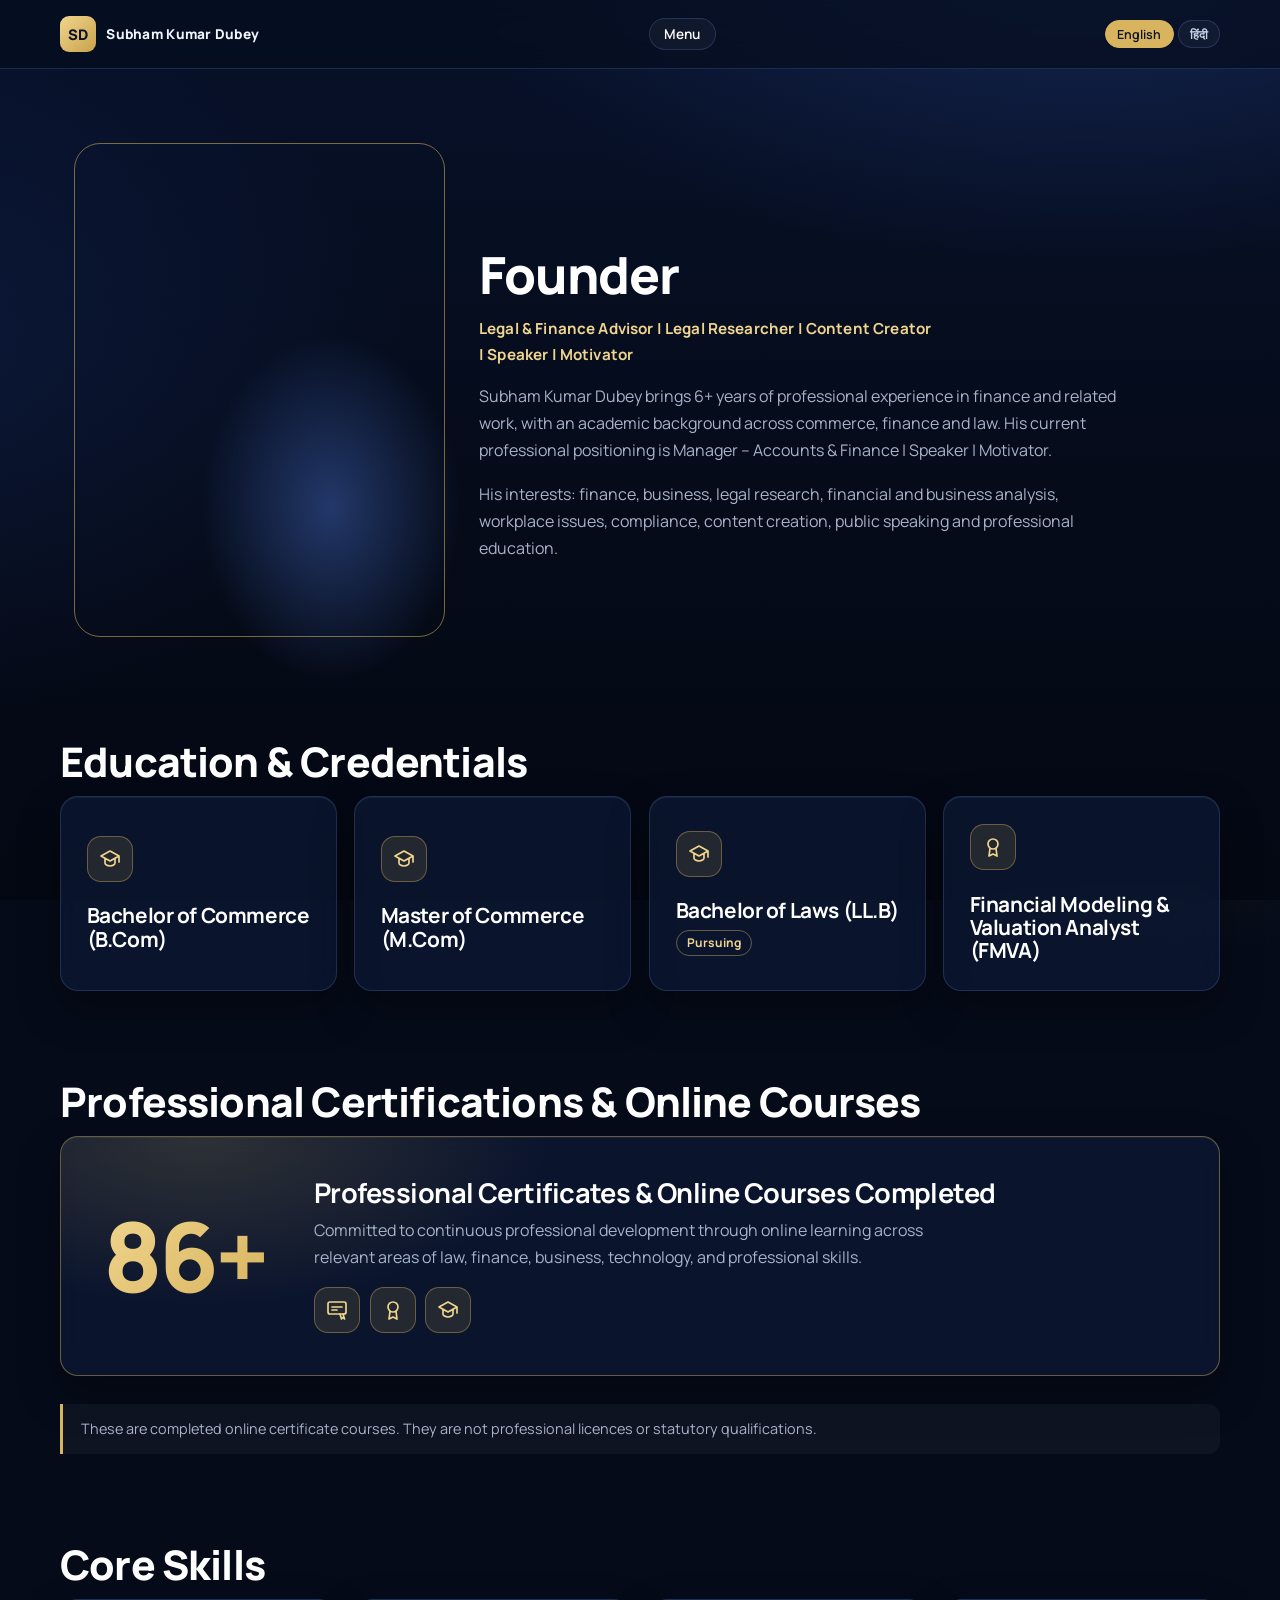
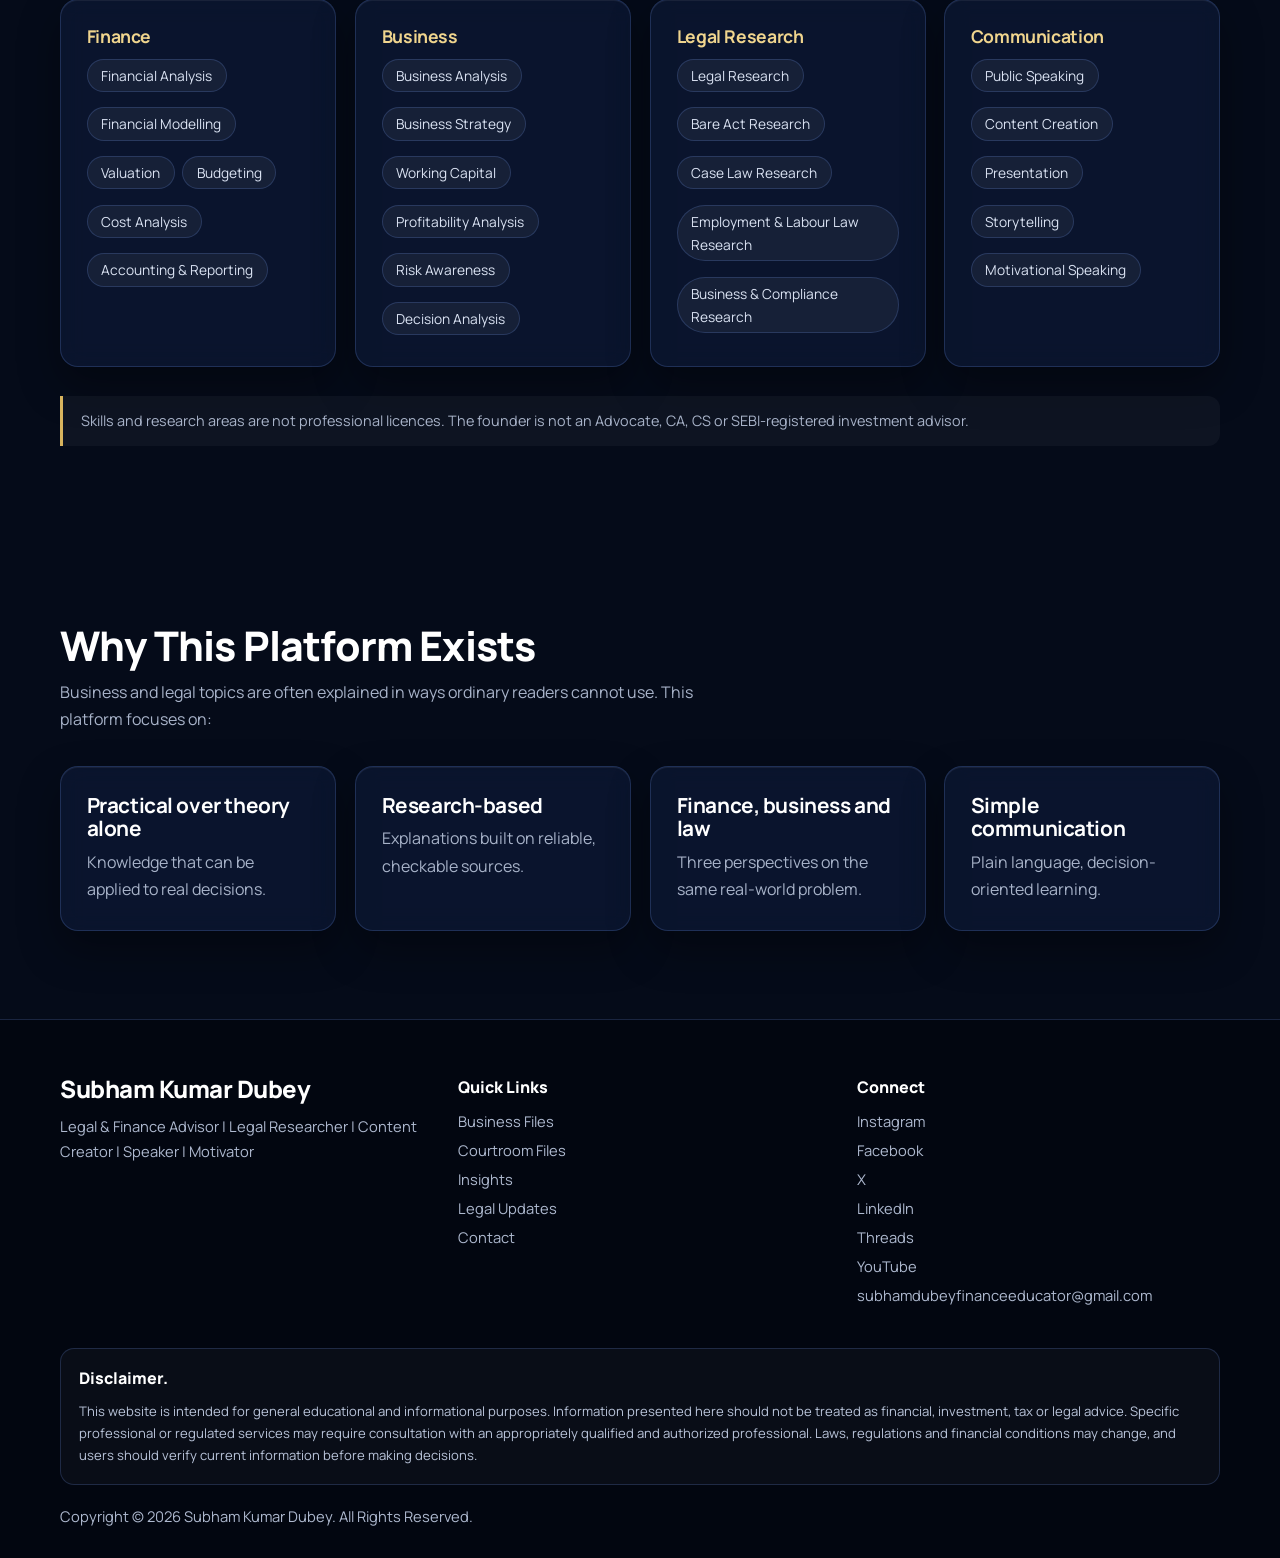
==== commit 9ca0324e: "Add files via upload" ====
--- a/about.html
+++ b/about.html
@@ -15,7 +15,7 @@
 <nav id="nav" aria-label="Main"><ul><li><a href="/" data-i="home">Home</a></li><li><a href="/about" data-i="about">About</a></li><li><a href="/expertise" data-i="svc">Expertise</a></li><li><a href="/business-files" data-i="bf">Business Files</a></li><li><a href="/courtroom-files" data-i="cf">Courtroom Files</a></li><li><a href="/#updates" data-i="lu">Legal Updates</a></li><li><a href="/insights" data-i="ins">Insights</a></li><li><a href="/resources" data-i="res">Resources</a></li><li><a href="/speaking" data-i="spk">Speaking</a></li><li><a href="/contact" data-i="con">Contact</a></li></ul></nav>
 <div class="lang" role="group" aria-label="Language"><button data-l="en" aria-pressed="true">English</button><button data-l="hi" aria-pressed="false" lang="hi">हिंदी</button></div></div></header>
 <main id="main">
-<section id="about"><div class="w"><div class="fnd"><figure class="ph"><picture><source type="image/webp" srcset="/images/subham-480.webp 480w, /images/subham-900.webp 900w" sizes="(max-width:820px) 60vw, 360px"><img src="/subham.jpg" alt="Subham Kumar Dubey in his office" width="900" height="1200" fetchpriority="high"></picture></figure>
+<section id="about"><div class="w"><div class="fnd"><figure class="ph"><img src="/subham.jpg" alt="Subham Kumar Dubey in his office" width="900" height="1200" fetchpriority="high"></figure>
 <div><h1 class="ph1">Founder</h1><p class="role" style="margin-bottom:1rem">Legal &amp; Finance Advisor | Legal Researcher | Content Creator | Speaker | Motivator</p>
 <p class="lead" style="margin-bottom:1rem">Subham Kumar Dubey brings 6+ years of professional experience in finance and related work, with an academic background across commerce, finance and law. His current professional positioning is Manager – Accounts &amp; Finance | Speaker | Motivator.</p>
 <p class="lead" style="margin:0">His interests: finance, business, legal research, financial and business analysis, workplace issues, compliance, content creation, public speaking and professional education.</p></div></div></div></section>
--- a/style.css
+++ b/style.css
@@ -46,7 +46,7 @@
 .ph:after{content:"";position:absolute;inset:auto -30px -30px auto;width:70%;height:70%;background:radial-gradient(closest-side,rgba(90,140,255,.35),transparent);z-index:-2}
 .ph img{width:100%;height:auto;aspect-ratio:3/4;object-fit:cover;object-position:50% 18%;border-radius:22px;border:1px solid var(--line);box-shadow:0 30px 60px rgba(0,0,0,.55)}
 @media(max-width:820px){.hero>.w{grid-template-columns:1fr}.ph{order:-1;width:min(62vw,270px)}.ph:before{inset:-10px -10px 10px 10px}.ph img{max-height:42svh;width:100%}}
-@media(prefers-reduced-motion:no-preference){.hero .ph{animation:rise .9s cubic-bezier(.2,.7,.2,1) both}.hero .txt{animation:rise .9s .1s cubic-bezier(.2,.7,.2,1) both}@keyframes rise{from{opacity:0;transform:translateY(18px)}to{opacity:1;transform:none}}}
+@media(prefers-reduced-motion:no-preference){}
 .stats{display:flex;flex-wrap:wrap;gap:.7rem;margin-top:.6rem}.stats span{background:var(--glass);border:1px solid var(--line);border-radius:999px;padding:.35rem .9rem;font-size:.84rem;color:#d7deef}.stats b{color:var(--gold2)}
 /* section head */
 .sh{display:flex;justify-content:space-between;align-items:end;gap:1rem;flex-wrap:wrap;margin-bottom:1.6rem}.sh .lead{margin:0}
@@ -105,3 +105,40 @@
 .sr{position:absolute;width:1px;height:1px;overflow:hidden;clip:rect(0 0 0 0);white-space:nowrap}
 
 .cats .col{display:grid;gap:1.1rem;align-content:start}
+/* ---------- motion ---------- */
+@media(prefers-reduced-motion:no-preference){
+.js .rv{opacity:0;transform:translateY(34px);filter:blur(6px);transition:opacity .9s cubic-bezier(.2,.7,.2,1),transform .9s cubic-bezier(.2,.7,.2,1),filter .9s;transition-delay:var(--rd,0s);will-change:transform,opacity}
+.js .rv.in{opacity:1;transform:none;filter:none}
+.js .rv-l{transform:translateX(-40px)}.js .rv-r{transform:translateX(40px)}.js .rv-z{transform:scale(.92)}
+.js .rv-img{opacity:0;transform:scale(1.06);clip-path:inset(0 0 100% 0 round 22px);transition:opacity .6s,clip-path 1.3s cubic-bezier(.2,.7,.2,1),transform 1.6s cubic-bezier(.2,.7,.2,1);transition-delay:var(--rd,0s)}
+.js .rv-img.in{opacity:1;transform:none;clip-path:inset(0 0 0 0 round 22px)}
+/* portrait floats gently, gold frame breathes */
+.ph.in img,.ph img{animation:none}
+.ph.float{animation:float 7s ease-in-out infinite}
+@keyframes float{0%,100%{transform:translateY(0)}50%{transform:translateY(-10px)}}
+.ph:before{animation:frame 5s ease-in-out infinite alternate}
+@keyframes frame{from{border-color:rgba(216,180,94,.25);transform:translate(0,0)}to{border-color:rgba(240,213,142,.85);transform:translate(6px,-6px)}}
+.ph:after{animation:glow 6s ease-in-out infinite alternate}
+@keyframes glow{from{opacity:.5}to{opacity:1}}
+/* moving aurora behind the page */
+body:before{content:"";position:fixed;inset:-20%;z-index:-1;pointer-events:none;background:radial-gradient(500px 360px at 20% 30%,rgba(80,120,255,.16),transparent 70%),radial-gradient(520px 380px at 80% 70%,rgba(216,180,94,.1),transparent 70%);animation:aurora 22s ease-in-out infinite alternate}
+@keyframes aurora{from{transform:translate3d(-4%,-2%,0)}to{transform:translate3d(5%,4%,0)}}
+/* shimmer sweep on gold buttons */
+.btn:not(.o){position:relative;overflow:hidden}.btn:not(.o):after{content:"";position:absolute;top:0;left:-70%;width:50%;height:100%;background:linear-gradient(100deg,transparent,rgba(255,255,255,.55),transparent);transform:skewX(-20deg);animation:sweep 4.5s ease-in-out infinite}
+@keyframes sweep{0%,55%{left:-70%}100%{left:130%}}
+/* cards: soft lift + gold edge light */
+.card,.cat,.chips a{position:relative}
+.card:hover,.cat:hover{box-shadow:0 22px 46px rgba(0,0,0,.45),0 0 0 1px rgba(216,180,94,.25)}
+.ico{transition:transform .5s}.card:hover .ico{transform:rotate(-8deg) scale(1.1)}
+.cat[open] ol li{animation:li .5s both}.cat[open] ol li:nth-child(1){animation-delay:.04s}.cat[open] ol li:nth-child(2){animation-delay:.08s}.cat[open] ol li:nth-child(3){animation-delay:.12s}.cat[open] ol li:nth-child(4){animation-delay:.16s}.cat[open] ol li:nth-child(5){animation-delay:.2s}.cat[open] ol li:nth-child(6){animation-delay:.24s}.cat[open] ol li:nth-child(7){animation-delay:.28s}.cat[open] ol li:nth-child(8){animation-delay:.32s}.cat[open] ol li:nth-child(9){animation-delay:.36s}.cat[open] ol li:nth-child(10){animation-delay:.4s}
+@keyframes li{from{opacity:0;transform:translateX(-14px)}to{opacity:1;transform:none}}
+.stats span{animation:pop .6s both}.stats span:nth-child(2){animation-delay:.12s}.stats span:nth-child(3){animation-delay:.24s}
+@keyframes pop{from{opacity:0;transform:scale(.85)}to{opacity:1;transform:none}}
+/* header drops in */
+header{animation:drop .7s cubic-bezier(.2,.7,.2,1) both}@keyframes drop{from{transform:translateY(-100%)}to{transform:none}}
+/* scroll progress bar */
+#prog{position:fixed;top:0;left:0;height:3px;width:100%;background:linear-gradient(90deg,var(--gold),var(--gold2));transform:scaleX(0);transform-origin:left;z-index:60}
+}
+html,body{overflow-x:clip}
+@media(max-width:820px){.js .rv-l,.js .rv-r{transform:translateY(28px)}}
+.btn{vertical-align:top}
